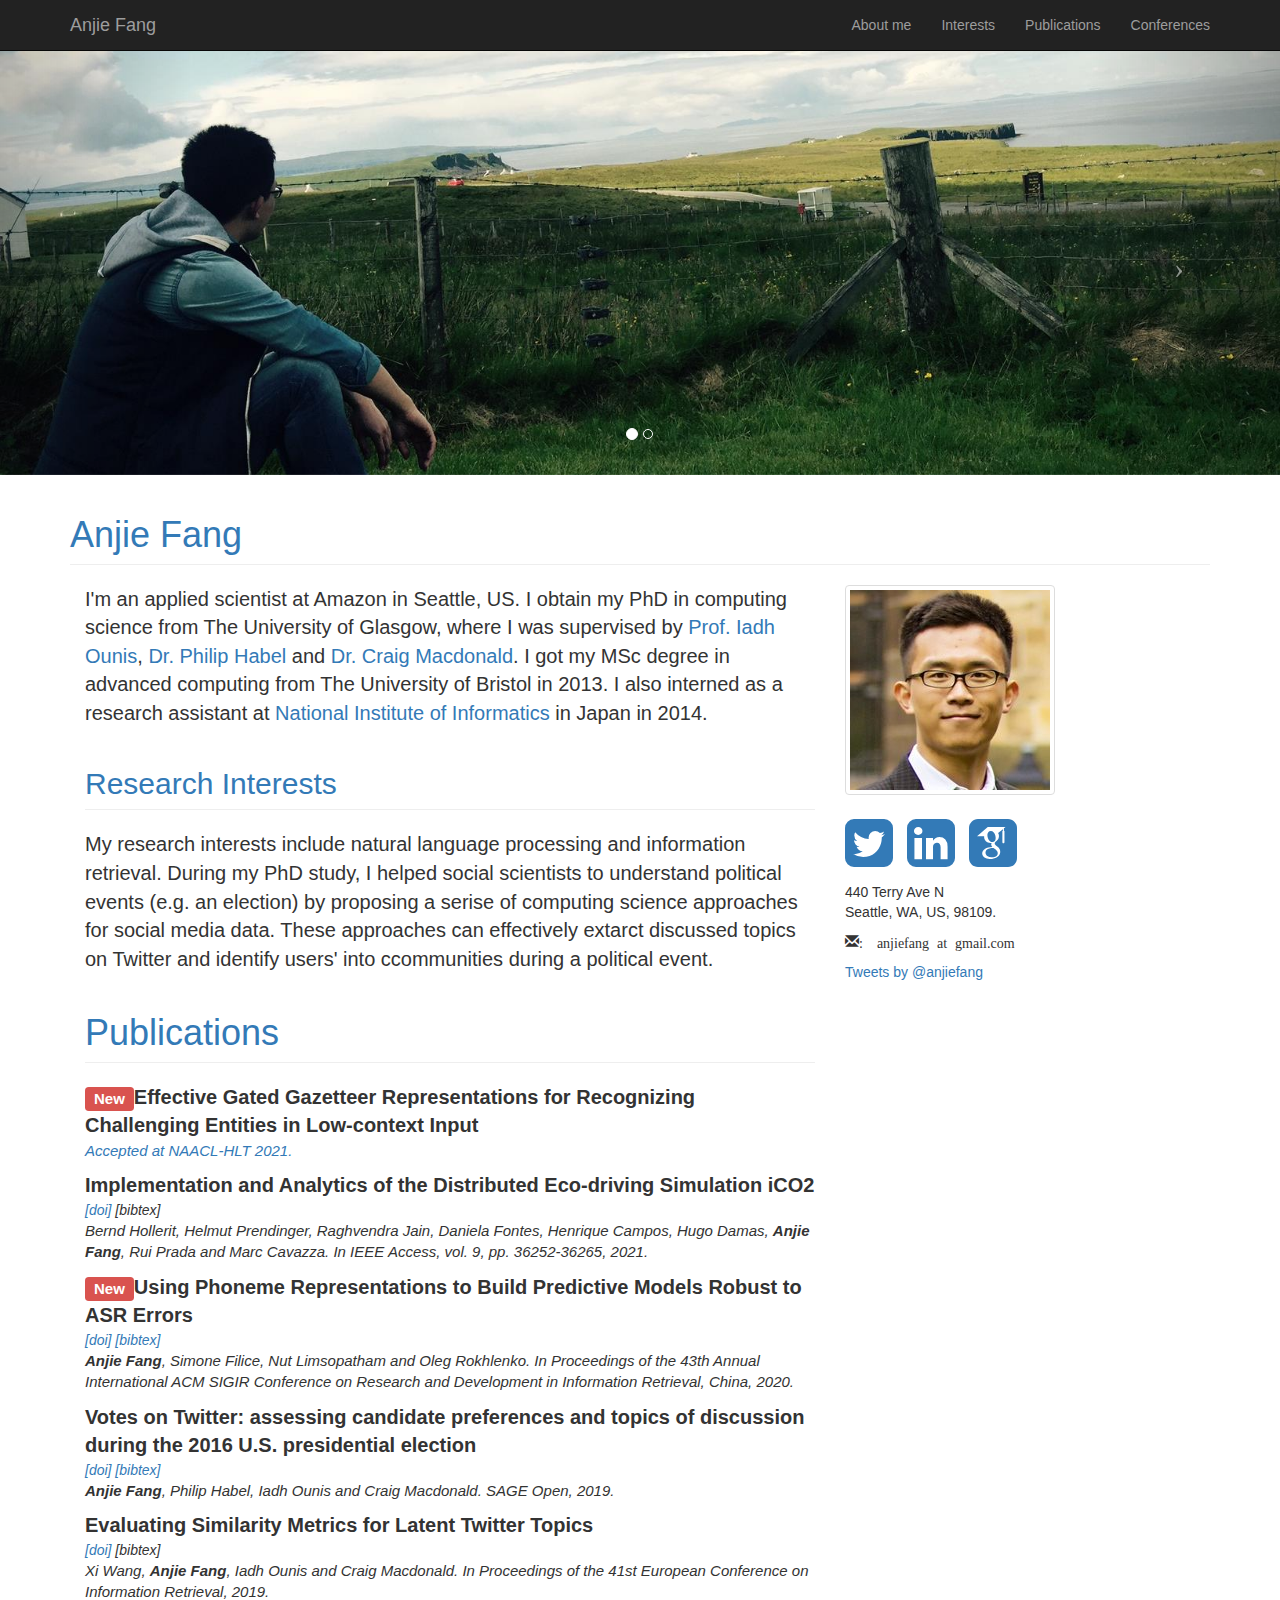
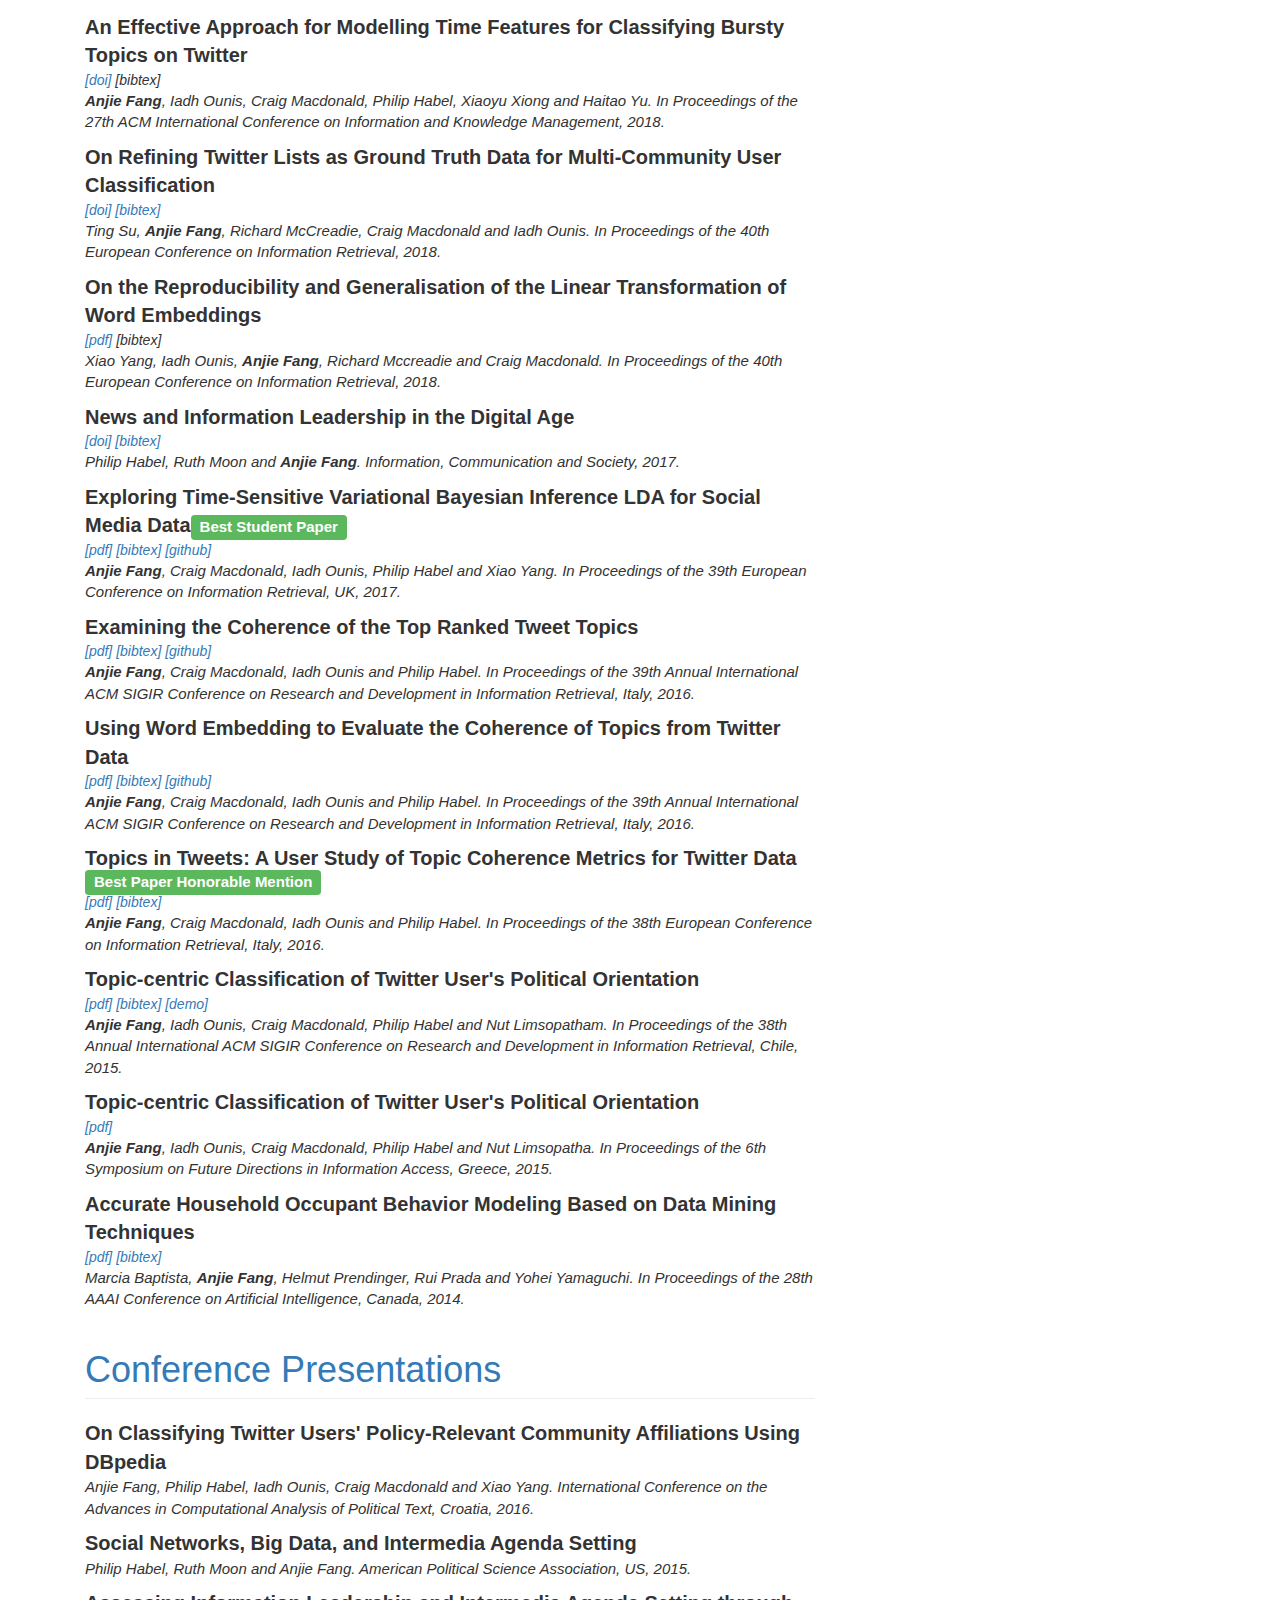
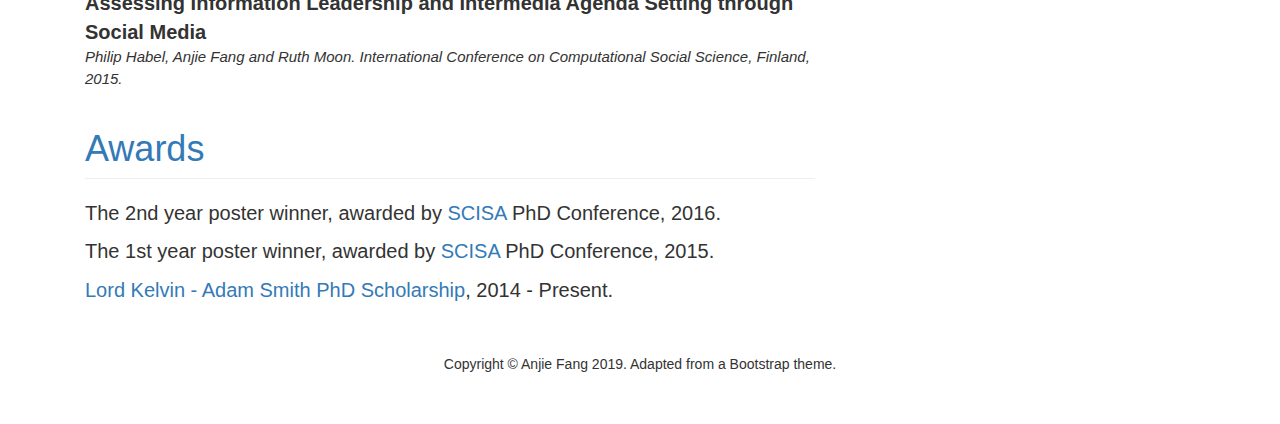
==== index.html @ 1ed5f66e "add ico2" ====
<!DOCTYPE html>
		<html lang="en">

		<head>
		<meta charset="utf-8">
		<meta http-equiv="X-UA-Compatible" content="IE=edge">
		<meta name="viewport" content="width=device-width, initial-scale=1">
		<meta name="keywords" value="anjie fang terrier glasgow univeristy topic modelling information retrieval ir machine learning amazon">

		<title>Anjie Fang - Applied Scientist at Amazon</title>

		<!-- Bootstrap Core CSS -->
		<link href="css/bootstrap.min.css" rel="stylesheet">

		<!-- Custom CSS -->
		<link href="css/modern-business.css" rel="stylesheet">

		<!-- Custom Fonts -->
		<link href="font-awesome/css/font-awesome.min.css" rel="stylesheet"
			type="text/css">


		<link href="css/mine.css" rel="stylesheet" type="text/css">

		<link rel="stylesheet" href="css/academicons.css"/>



		<script>
		  (function(i,s,o,g,r,a,m){i['GoogleAnalyticsObject']=r;i[r]=i[r]||function(){
		  (i[r].q=i[r].q||[]).push(arguments)},i[r].l=1*new Date();a=s.createElement(o),
		  m=s.getElementsByTagName(o)[0];a.async=1;a.src=g;m.parentNode.insertBefore(a,m)
		  })(window,document,'script','https://www.google-analytics.com/analytics.js','ga');

		  ga('create', 'UA-83679192-1', 'auto');
		  ga('send', 'pageview');
		</script>


		</head>

		<body>

			<!-- Navigation -->
			<nav class="navbar navbar-inverse navbar-fixed-top" role="navigation">
				<div class="container">
					<!-- Brand and toggle get grouped for better mobile display -->
					<div class="navbar-header">
						<button type="button" class="navbar-toggle" data-toggle="collapse"
							data-target="#bs-example-navbar-collapse-1">
							<span class="sr-only">Toggle navigation</span> <span
								class="icon-bar"></span> <span class="icon-bar"></span> <span
								class="icon-bar"></span>
						</button>
						<a href="index.html" class="navbar-brand"> Anjie Fang </a>
					</div>
					<!-- Collect the nav links, forms, and other content for toggling -->
					<div class="collapse navbar-collapse"
						id="bs-example-navbar-collapse-1">
						<ul class="nav navbar-nav navbar-right">
							<li><a href="#aboutme">About me</a></li>
							<li><a href="#interests">Interests</a></li>
							<li><a href="#pub">Publications</a></li>
							<li><a href="#conf">Conferences</a></li>
						</ul>
					</div>
					<!-- /.navbar-collapse -->
				</div>
				<!-- /.container -->
			</nav>

			<!-- Header Carousel -->
			<header id="myCarousel" class="carousel slide">
				<!-- Indicators -->
				<ol class="carousel-indicators">
					<li data-target="#myCarousel" data-slide-to="0" class="active"></li>
					<li data-target="#myCarousel" data-slide-to="1"></li>
				</ol>

				<!-- Wrapper for slides -->
				<div class="carousel-inner">
					<div class="item active">
						<div class="fill"
							style="background-image: url(images/scotland1.jpg);"></div>
					</div>
					<div class="item">
						<div class="fill" style="background-image: url(images/basket1.JPG);"></div>
					</div>

					<!-- Controls -->
					<a class="left carousel-control" href="#myCarousel" data-slide="prev">
						<span class="icon-prev"></span>
					</a> <a class="right carousel-control" href="#myCarousel"
						data-slide="next"> <span class="icon-next"></span>
					</a>
			</header>

			<!-- Page Content -->
			<div class="container">

				<!-- Marketing Icons Section -->
				<div class="row">

					<div class="col-lg-12">
						<h1 class="page-header">
							<a name="aboutme">Anjie Fang</a>
						</h1>
						<div class="col-md-8">

							<div class="newPanel">
								I'm an applied scientist at Amazon in Seattle, US. I obtain my PhD in computing science from The University of Glasgow, where I was supervised by <a href="http://www.dcs.gla.ac.uk/~ounis/">Prof.
									Iadh Ounis</a>, <a
									href="https://scholar.google.co.uk/citations?user=6CZpT74AAAAJ&hl=en">Dr.
									Philip Habel</a> and <a href="http://www.dcs.gla.ac.uk/~craigm/">Dr.
									Craig Macdonald</a>. I got my MSc degree in advanced computing from
								The University of Bristol in 2013. I also interned as a research assistant at <a
									href="http://www.nii.ac.jp/">National Institute of Informatics</a> in Japan in 2014.
							</div>

							<h2 class="page-header">
								<a name="interests">Research Interests</a>
							</h2>
							<div class="newPanel">My research interests include natural language processing and information retrieval. During my PhD study, I helped social scientists to understand political events (e.g. an election) by proposing a serise of computing science approaches for social media data. These approaches can effectively extarct discussed topics on Twitter and identify users' into ccommunities during a political event. </div>

							<div>
								<h1 class="page-header">
									<a name="pub">Publications</a>
								</h1>
								<div>

									<p>
										<span class="label label-danger myLable">New</span><span class="pub_title">Effective Gated Gazetteer Representations for Recognizing Challenging Entities in Low-context Input</span><br>
										<!-- <span
											class="pub_pdf_bib"> <a href="https://doi.org/10.1145/3397271.3401050">[doi]</a>
											<a href="papers/fang_sigir_2020_phoneme.bib">[bibtex]</a>
										</span><br> -->
										<span class="pub_author"> <a href="https://2021.naacl.org/">Accepted at NAACL-HLT 2021.</a></span>
									</p>

									<p>
										<span class="pub_title">Implementation and Analytics of the Distributed Eco-driving Simulation iCO2</span><br>
										<span
											class="pub_pdf_bib"> <a href="https://ieeexplore.ieee.org/document/9363876">[doi]</a> [bibtex] 
										</span><br>
										<span class="pub_author"> Bernd Hollerit, Helmut Prendinger, Raghvendra Jain, Daniela Fontes, Henrique Campos, Hugo Damas, <b>Anjie Fang</b>, Rui Prada and Marc Cavazza. In IEEE Access, vol. 9, pp. 36252-36265, 2021.</span>
									</p>


									<p>
										<span class="label label-danger myLable">New</span><span class="pub_title">Using Phoneme Representations to Build Predictive Models Robust to ASR Errors</span><br>
										<span
											class="pub_pdf_bib"> <a href="https://doi.org/10.1145/3397271.3401050">[doi]</a>
											<a href="papers/fang_sigir_2020_phoneme.bib">[bibtex]</a>
										</span><br>
										<span class="pub_author"> <b>Anjie Fang</b>, Simone Filice, Nut Limsopatham and Oleg Rokhlenko. In Proceedings of the 43th Annual International ACM SIGIR Conference on Research and Development in Information Retrieval, China, 2020.</span>
									</p>

									<p>
										<!-- <span class="label label-danger myLable">New</span> -->
										<!-- <span class="label label-danger myLable">NEW</span> --><span class="pub_title">Votes on Twitter: assessing candidate preferences and topics of discussion during the 2016 U.S. presidential election</span><br>
										<span
											class="pub_pdf_bib"> <a href="https://doi.org/10.1177/2158244018791653">[doi]</a>
											<a href="papers/fang2018election.bib">[bibtex]</a>
										</span><br>
										<span class="pub_author"> <b>Anjie Fang</b>, Philip Habel, Iadh Ounis and Craig Macdonald. SAGE Open, 2019.</span>
									</p>

									<p>
										<!-- <span class="label label-danger myLable">New</span> -->
										<!-- <span class="label label-danger myLable">NEW</span> --><span class="pub_title">Evaluating Similarity Metrics for Latent Twitter Topics</span><br>
										<span
											class="pub_pdf_bib"> <a href="http://dx.doi.org/10.1007/978-3-030-15712-8_54">[doi]</a>
											[bibtex]
										</span><br>
										<span class="pub_author"> Xi Wang, <b>Anjie Fang</b>, Iadh Ounis and Craig Macdonald. In Proceedings of the
											41st European Conference on Information Retrieval, 2019.</span>
									</p>



									<p>
										<!-- <span class="label label-danger myLable">New</span> -->
										<!-- <span class="label label-danger myLable">NEW</span> --><span class="pub_title">An Effective Approach for Modelling Time Features for Classifying Bursty Topics on Twitter</span><br>
										<span
											class="pub_pdf_bib"><a href="https://doi.org/10.1145/3269206.3269253">[doi]</a>
											[bibtex]
										</span><br>
										<span class="pub_author"> <b>Anjie Fang</b>, Iadh Ounis, Craig Macdonald, Philip Habel, Xiaoyu Xiong and Haitao Yu. In Proceedings of the
											 27th ACM International Conference on Information and Knowledge Management, 2018.</span>
									</p>

									<p>
										<!-- <span class="label label-danger myLable">New</span> -->
										<!-- <span class="label label-danger myLable">NEW</span> --><span class="pub_title">On Refining Twitter Lists as Ground Truth Data for Multi-Community User Classification</span><br>
										<span
											class="pub_pdf_bib"><a href="http://dx.doi.org/10.1007/978-3-319-76941-7_74">[doi]</a>
											<a href="papers/ting2018ecir.bib">[bibtex]</a>
										</span><br>
										<span class="pub_author"> Ting Su, <b>Anjie Fang</b>, Richard McCreadie, Craig Macdonald and Iadh Ounis. In Proceedings of the
											40th European Conference on Information Retrieval, 2018.</span>
									</p>


									<p>
										<!-- <span class="label label-danger myLable">New</span> -->
										<!-- <span class="label label-danger myLable">NEW</span> --><span class="pub_title">On the Reproducibility and Generalisation of the Linear Transformation of Word Embeddings</span><br>
										<span
											class="pub_pdf_bib"><a href="http://dx.doi.org/10.1007/978-3-319-76941-7_20">[pdf]</a> [bibtex]
										</span><br>
										<span class="pub_author"> Xiao Yang, Iadh Ounis, <b>Anjie Fang</b>, Richard Mccreadie and Craig Macdonald. In Proceedings of the 40th European Conference on Information Retrieval, 2018.</span>
									</p>

								


									<p>
										<!-- <span class="label label-danger myLable">New</span> -->
										<span class="pub_title">News and Information Leadership in the Digital Age</span><br>
										<span
											class="pub_pdf_bib"> <a href="http://dx.doi.org/10.1080/1369118X.2017.1346136">[doi]</a> </a>
											<a href="papers/habel2017newsInfo.bib">[bibtex]</a> 
										</span><br>
										<span class="pub_author">Philip Habel, Ruth Moon and <b>Anjie Fang</b>. Information, Communication and Society, 2017. </span>
									</p>

									<p>
										<!-- <span class="label label-danger myLable">New</span> -->
										<span class="pub_title">Exploring Time-Sensitive Variational Bayesian Inference LDA for Social Media Data</span><span class="label label-success myLable">Best Student Paper</span><br>
										<span
											class="pub_pdf_bib"> <a href="papers/fang2017timevb.pdf">[pdf]</a>
											<a href="papers/fang2017timevb.bib">[bibtex]</a> <a href="https://github.com/anjiefang/time_sensitive_tm">[github]</a>
										</span><br>
										<span class="pub_author"><b>Anjie Fang</b>, Craig
											Macdonald, Iadh Ounis, Philip Habel and Xiao Yang. In Proceedings of the
											39th European Conference on Information Retrieval, UK, 2017.</span>
									</p>

									<!-- <p>
										<span class="pub_title">On Classifying Twitter Users' Policy-Relevant Community Affiliations Using DBpedia</span> <br>
										<span
											class="pub_pdf_bib"> <a href="papers/fang_poltext_2016_classifying.pdf">[pdf]</a>
											<a href="papers/fang_poltext_2016_classifying.bib">[bibtex]</a>
										</span><br>
										<span class="pub_author">Anjie Fang, Philip Habel, Iadh Ounis, Craig Macdonald and Xiao Yang. International Conference on the Advances in Computational Analysis of Political Text,
											Croatia, 2016.</span>
									</p> -->

									<p>
										<!-- <span class="label label-danger myLable">New</span> -->
										<span class="pub_title">Examining the Coherence of the Top Ranked Tweet Topics</span><br>
										<span
											class="pub_pdf_bib"> <a href="papers/fang_sigir_2016_examine.pdf">[pdf]</a>
											<a href="papers/fang_sigir_2016_examine.bib">[bibtex]</a><a href="https://github.com/anjiefang/coherence_metrics"> [github]</a>
										</span><br>
										<span class="pub_author"><b>Anjie Fang</b>, Craig
											Macdonald, Iadh Ounis and Philip Habel. In
											Proceedings of the 39th Annual International ACM SIGIR
											Conference on Research and Development in Information
											Retrieval, Italy, 2016.</span>
									</p>

									<p>
										<!-- <span class="label label-danger myLable">New</span> -->
										<span class="pub_title">Using Word Embedding to Evaluate the Coherence of Topics from Twitter Data</span><br>
										<span
											class="pub_pdf_bib"> <a href="papers/fang_sigir_2016_we.pdf">[pdf]</a>
											<a href="papers/fang_sigir_2016_we.bib">[bibtex]</a><a href="https://github.com/anjiefang/coherence_metrics"> [github]</a>
										</span><br>
										<span class="pub_author"><b>Anjie Fang</b>, Craig
											Macdonald, Iadh Ounis and Philip Habel. In
											Proceedings of the 39th Annual International ACM SIGIR
											Conference on Research and Development in Information
											Retrieval, Italy, 2016.</span>
									</p>


									<p>
										<span class="pub_title">Topics in Tweets: A User Study of
											Topic Coherence Metrics for Twitter Data</span> <span class="label label-success myLable">Best Paper Honorable Mention</span><br> <span
											class="pub_pdf_bib"> <a href="papers/fang2016ecir.pdf">[pdf]</a>
											<a href="papers/fang2016ecir.bib">[bibtex]</a>
										</span><br> <span class="pub_author"><b>Anjie Fang</b>, Craig
											Macdonald, Iadh Ounis and Philip Habel. In Proceedings of the
											38th European Conference on Information Retrieval, Italy, 2016.</span>
									</p>

									<p>
										<span class="pub_title">Topic-centric Classification of
											Twitter User's Political Orientation</span> <br> <span
											class="pub_pdf_bib"> <a href="papers/fang2015sigir.pdf">[pdf]</a>
											<a href="papers/fang2015sigir.bib">[bibtex]</a>
											<a href="http://demos.terrier.org/Twitter-VICS/indyref">[demo]</a>
										</span><br> <span class="pub_author"><b>Anjie Fang</b>, Iadh
											Ounis, Craig Macdonald, Philip Habel and Nut Limsopatham. In
											Proceedings of the 38th Annual International ACM SIGIR
											Conference on Research and Development in Information
											Retrieval, Chile, 2015.</span>
									</p>

									<p>
										<span class="pub_title">Topic-centric Classification of
											Twitter User's Political Orientation</span> <br> <span
											class="pub_pdf_bib"> <a href="papers/fang2015fdia.pdf">[pdf]</a>
										</span><br> <span class="pub_author"><b>Anjie Fang</b>, Iadh
											Ounis, Craig Macdonald, Philip Habel and Nut Limsopatha. In
											Proceedings of the 6th Symposium on Future Directions in
											Information Access, Greece, 2015.</span>
									</p>

									<p>
										<span class="pub_title">Accurate Household Occupant
											Behavior Modeling Based on Data Mining Techniques</span> <br> <span
											class="pub_pdf_bib"> <a href="papers/marcia2014aaai.pdf">[pdf]</a>
											<a href="papers/marcia2014aaai.bib">[bibtex]</a>
										</span><br> <span class="pub_author">Marcia Baptista, <b>Anjie
											Fang</b>, Helmut Prendinger, Rui Prada and Yohei Yamaguchi. In
											Proceedings of the 28th AAAI Conference on Artificial
											Intelligence, Canada, 2014.</span>
									</p>

								</div>
							</div>

							<div>
								<h1 class="page-header">
									<a name=conf>Conference Presentations</a>
								</h1>
								<div>

									<p>
										<span class="pub_title">On Classifying Twitter Users' Policy-Relevant Community Affiliations Using DBpedia</span> <br> <span class="pub_author">Anjie Fang, Philip Habel, Iadh Ounis, Craig Macdonald and Xiao Yang. International Conference on the Advances in Computational Analysis of Political Text,
											Croatia, 2016.</span>
									</p>

									<p>
										<span class="pub_title">Social Networks, Big Data, and
											Intermedia Agenda Setting</span> <br> <span class="pub_author">Philip
											Habel, Ruth Moon and Anjie Fang. American Political Science Association,
											US, 2015.</span>
									</p>

									<p>
										<span class="pub_title">Assessing Information Leadership and Intermedia Agenda Setting through Social Media</span> <br> <span
											class="pub_author">Philip Habel, Anjie Fang and Ruth
											Moon. International Conference on Computational Social Science,
											Finland, 2015.</span>
									</p>


								</div>
							</div>


							<div>
								<h1 class="page-header">
									<a name="awards">Awards</a>
								</h1>
								<div>

									<P>
										<span class="newPanel"> The 2nd year poster winner,
											awarded by <a href="http://www.sicsa.ac.uk/">SCISA</a> PhD
											Conference, 2016.
										</span>
									</P>

									<P>
										<span class="newPanel"> The 1st year poster winner,
											awarded by <a href="http://www.sicsa.ac.uk/">SCISA</a> PhD
											Conference, 2015.
										</span>
									</P>

									<P>
										<span class="newPanel"><a href="https://www.gla.ac.uk/research/ourresearchenvironment/prs/kelvinsmith/">Lord Kelvin - Adam Smith PhD
											Scholarship</a>, 2014 - Present.</span>
									</P>
									
								</div>
							</div>
						</div>


						<div class="col-md-4">
							<img src="images/me2.jpg" class="img-thumbnail">
							<br>
							<br>
							<ul class="list-unstyled list-inline list-social-icons">
								<li><a href="https://twitter.com/anjiefang"><i
										class="fa fa-twitter-square fa-4x"></i></a></li>
								<!-- <li><a href="https://en-gb.facebook.com/anjiefang"><i
										class="fa fa-facebook-square fa-4x"></i></a></li> -->
								<li><a href="https://uk.linkedin.com/in/anjiefang"><i
										class="fa fa-linkedin-square fa-4x"></i></a></li>
								<li><a href="https://scholar.google.co.uk/citations?user=F_C-rcAAAAAJ&hl=en"><i class="ai ai-google-scholar-square ai-4x"></i></a></li>
							</ul>

							<p>
								440 Terry Ave N <br> Seattle, WA, US, 98109.
							</p>
							<p>
								<!-- <span class="glyphicon glyphicon-envelope" aria-hidden="true">: <a
									href="mailto:a.fang.1@research.gla.ac.uk">a.fang.1@research.gla.ac.uk</a></span> -->
								<span class="glyphicon glyphicon-envelope" aria-hidden="true">: anjiefang&ensp;at&ensp;gmail.com</span>	
							</p>
<!-- 
							<p>
								<span class="glyphicon glyphicon-phone-alt" aria-hidden="true">: 01413306292</span>
							</p> -->

							<a class="twitter-timeline" href="https://twitter.com/anjiefang"
								data-widget-id="703243305669283840">Tweets by @anjiefang</a>
							<script>
								!function(d, s, id) {
									var js, fjs = d.getElementsByTagName(s)[0], p = /^http:/
											.test(d.location) ? 'http' : 'https';
									if (!d.getElementById(id)) {
										js = d.createElement(s);
										js.id = id;
										js.src = p
												+ "://platform.twitter.com/widgets.js";
										fjs.parentNode.insertBefore(js, fjs);
									}
								}(document, "script", "twitter-wjs");
							</script>
						</div>
					</div>

					<!-- Footer -->
					<footer>
						<div class="row">
							<div class="col-lg-12" style="text-align: center;">
								<br>
								<br> Copyright &copy; Anjie Fang 2019. Adapted from a Bootstrap theme.
							</div>
						</div>
					</footer>

				</div>
				<!-- /.container -->

				<!-- jQuery -->
				<script src="js/jquery.js"></script>

				<!-- Bootstrap Core JavaScript -->
				<script src="js/bootstrap.min.js"></script>

				<!-- Script to Activate the Carousel -->
				<script>
					$('.carousel').carousel({
						interval : 5000
					//changes the speed
					})
				</script>
		</body>

		</html>
---- css/modern-business.css ----
/*!
 * Start Bootstrap - Modern Business HTML Template (http://startbootstrap.com)
 * Code licensed under the Apache License v2.0.
 * For details, see http://www.apache.org/licenses/LICENSE-2.0.
 */

/* Global Styles */

html,
body {
    height: 100%;
}

body {
    padding-top: 50px; /* Required padding for .navbar-fixed-top. Remove if using .navbar-static-top. Change if height of navigation changes. */
}

.img-portfolio {
    margin-bottom: 30px;
}

.img-hover:hover {
    opacity: 0.8;
}

/* Home Page Carousel */

header.carousel {
    height: 50%;
}

header.carousel .item,
header.carousel .item.active,
header.carousel .carousel-inner {
    height: 100%;
}

header.carousel .fill {
    width: 100%;
    height: 100%;
    background-position: center;
    background-size: cover;
}

/* 404 Page Styles */

.error-404 {
    font-size: 100px;
}

/* Pricing Page Styles */

.price {
    display: block;
    font-size: 50px;
    line-height: 50px;
}

.price sup {
    top: -20px;
    left: 2px;
    font-size: 20px;
}

.period {
    display: block;
    font-style: italic;
}

/* Footer Styles */

footer {
    margin: 50px 0;
}

/* Responsive Styles */

@media(max-width:991px) {
    .customer-img,
    .img-related {
        margin-bottom: 30px;
    }
}

@media(max-width:767px) {
    .img-portfolio {
        margin-bottom: 15px;
    }

    header.carousel .carousel {
        height: 70%;
    }
}
---- css/mine.css ----
.newPanel {
	font-size:20px;
}

.pub_title{
	font-size:20px;
	font-weight: bold;
}

.myLable{
	font-size:15px;
}

.pub_pdf_bib{
	font-style: italic;
}

.pub_author{
	font-size:15px;
	font-style: italic;
}
---- css/academicons.css ----
/*
 *  Academicons 1.6.0 by James Walsh - https://github.com/jpswalsh
 *  Fonts generated using the IcoMoon app - http://icomoon.io/app
 *  Square icons designed to be used alongside Font Awesome square icons - https://fortawesome.github.io/Font-Awesome/
 *  Licenses - Font: SIL OFL 1.1, CSS: MIT License
 */
@font-face {
    font-family: 'Academicons';
    src:url('../fonts/academicons.eot?v=1.7.0');
    src:url('../fonts/academicons.eot?v=1.7.0') format('embedded-opentype'),
        url('../fonts/academicons.ttf?v=1.7.0') format('truetype'),
        url('../fonts/academicons.woff?v=1.7.0') format('woff'),
        url('../fonts/academicons.svg?v=1.7.0#academicons') format('svg');
    font-weight: normal;
    font-style: normal;
}
.ai {
	display:inline-block;
	font:normal normal normal 14px/1 Academicons;
	font-size:inherit;
	text-rendering:auto;
	-webkit-font-smoothing:antialiased;
	-moz-osx-font-smoothing:grayscale;
}
.ai-google-scholar:before {
    content: "\e900";
}
.ai-google-scholar-square:before {
    content: "\e901";
}
.ai-researchgate:before {
    content: "\e902";
}
.ai-researchgate-square:before {
    content: "\e903";
}
.ai-mendeley:before {
    content: "\e904";
}
.ai-mendeley-square:before {
    content: "\e905";
}
.ai-orcid:before {
    content: "\e906";
}
.ai-orcid-square:before {
    content: "\e907";
}
.ai-impactstory:before {
    content: "\e908";
}
.ai-impactstory-square:before {
    content: "\e909";
}
.ai-academia:before {
    content: "\e910";
}
.ai-academia-square:before {
    content: "\e911";
}
.ai-zotero:before {
    content: "\e912";
}
.ai-zotero-square:before {
    content: "\e913";
}
.ai-figshare:before {
    content: "\e914";
}
.ai-figshare-square:before {
    content: "\e915";
}
.ai-dryad:before {
    content: "\e916";
}
.ai-dryad-square:before {
    content: "\e917";
}
.ai-arxiv:before {
    content: "\e918";
}
.ai-arxiv-square:before {
    content: "\e919";
}
.ai-scirate:before {
    content: "\e920";
}
.ai-scirate-square:before {
    content: "\e921";
}
.ai-open-access:before {
    content: "\e922";
}
.ai-open-access-square:before {
    content: "\e923";
}
.ai-courser:before {
    content: "\e924";
}
.ai-courser-square:before {
    content: "\e925";
}
.ai-osf:before {
    content: "\e926";
}
.ai-osf-square:before {
    content: "\e927";
}
.ai-doi:before {
    content: "\e928";
}
.ai-doi-square:before {
    content: "\e929";
}
.ai-inspire:before {
    content: "\e930";
}
.ai-inspire-square:before {
    content: "\e931";
}
.ai-pubmed:before {
    content: "\e932";
}
.ai-pubmed-square:before {
    content: "\e933";
}
.ai-acclaim:before {
    content: "\e934";
}
.ai-acclaim-square:before {
    content: "\e935";
}
/*  Duplication of the FontAwesome style classes using 'ai' in place of 'fa'. */
.ai-lg {
  font-size: 1.33333333em;
  line-height: 0.75em;
  vertical-align: -15%;
}
.ai-2x {
  font-size: 2em;
}
.ai-3x {
  font-size: 3em;
}
.ai-4x {
  font-size: 4em;
}
.ai-5x {
  font-size: 5em;
}
.ai-fw {
  width: 1.28571429em;
  text-align: center;
}
.ai-ul {
  padding-left: 0;
  margin-left: 2.14285714em;
  list-style-type: none;
}
.ai-ul > li {
  position: relative;
}
.ai-li {
  position: absolute;
  left: -2.14285714em;
  width: 2.14285714em;
  top: 0.14285714em;
  text-align: center;
}
.ai-li.fa-lg {
  left: -1.85714286em;
}
.ai-border {
  padding: .2em .25em .15em;
  border: solid 0.08em #eeeeee;
  border-radius: .1em;
}
.ai-pull-left {
  float: left;
}
.ai-pull-right {
  float: right;
}
.ai.fa-pull-left {
  margin-right: .3em;
}
.ai.fa-pull-right {
  margin-left: .3em;
}
/*  
 *  Repeat of the FontAwesome style classes to prevent override if academicons.css
 *  is called after font-awesome.css.
 */
.fa-lg {
  font-size: 1.33333333em;
  line-height: 0.75em;
  vertical-align: -15%;
}
.fa-2x {
  font-size: 2em;
}
.fa-3x {
  font-size: 3em;
}
.fa-4x {
  font-size: 4em;
}
.fa-5x {
  font-size: 5em;
}
.fa-fw {
  width: 1.28571429em;
  text-align: center;
}
.fa-ul {
  padding-left: 0;
  margin-left: 2.14285714em;
  list-style-type: none;
}
.fa-ul > li {
  position: relative;
}
.fa-li {
  position: absolute;
  left: -2.14285714em;
  width: 2.14285714em;
  top: 0.14285714em;
  text-align: center;
}
.fa-li.fa-lg {
  left: -1.85714286em;
}
.fa-border {
  padding: .2em .25em .15em;
  border: solid 0.08em #eeeeee;
  border-radius: .1em;
}
.fa-pull-left {
  float: left;
}
.fa-pull-right {
  float: right;
}
.fa.fa-pull-left {
  margin-right: .3em;
}
.fa.fa-pull-right {
  margin-left: .3em;
}
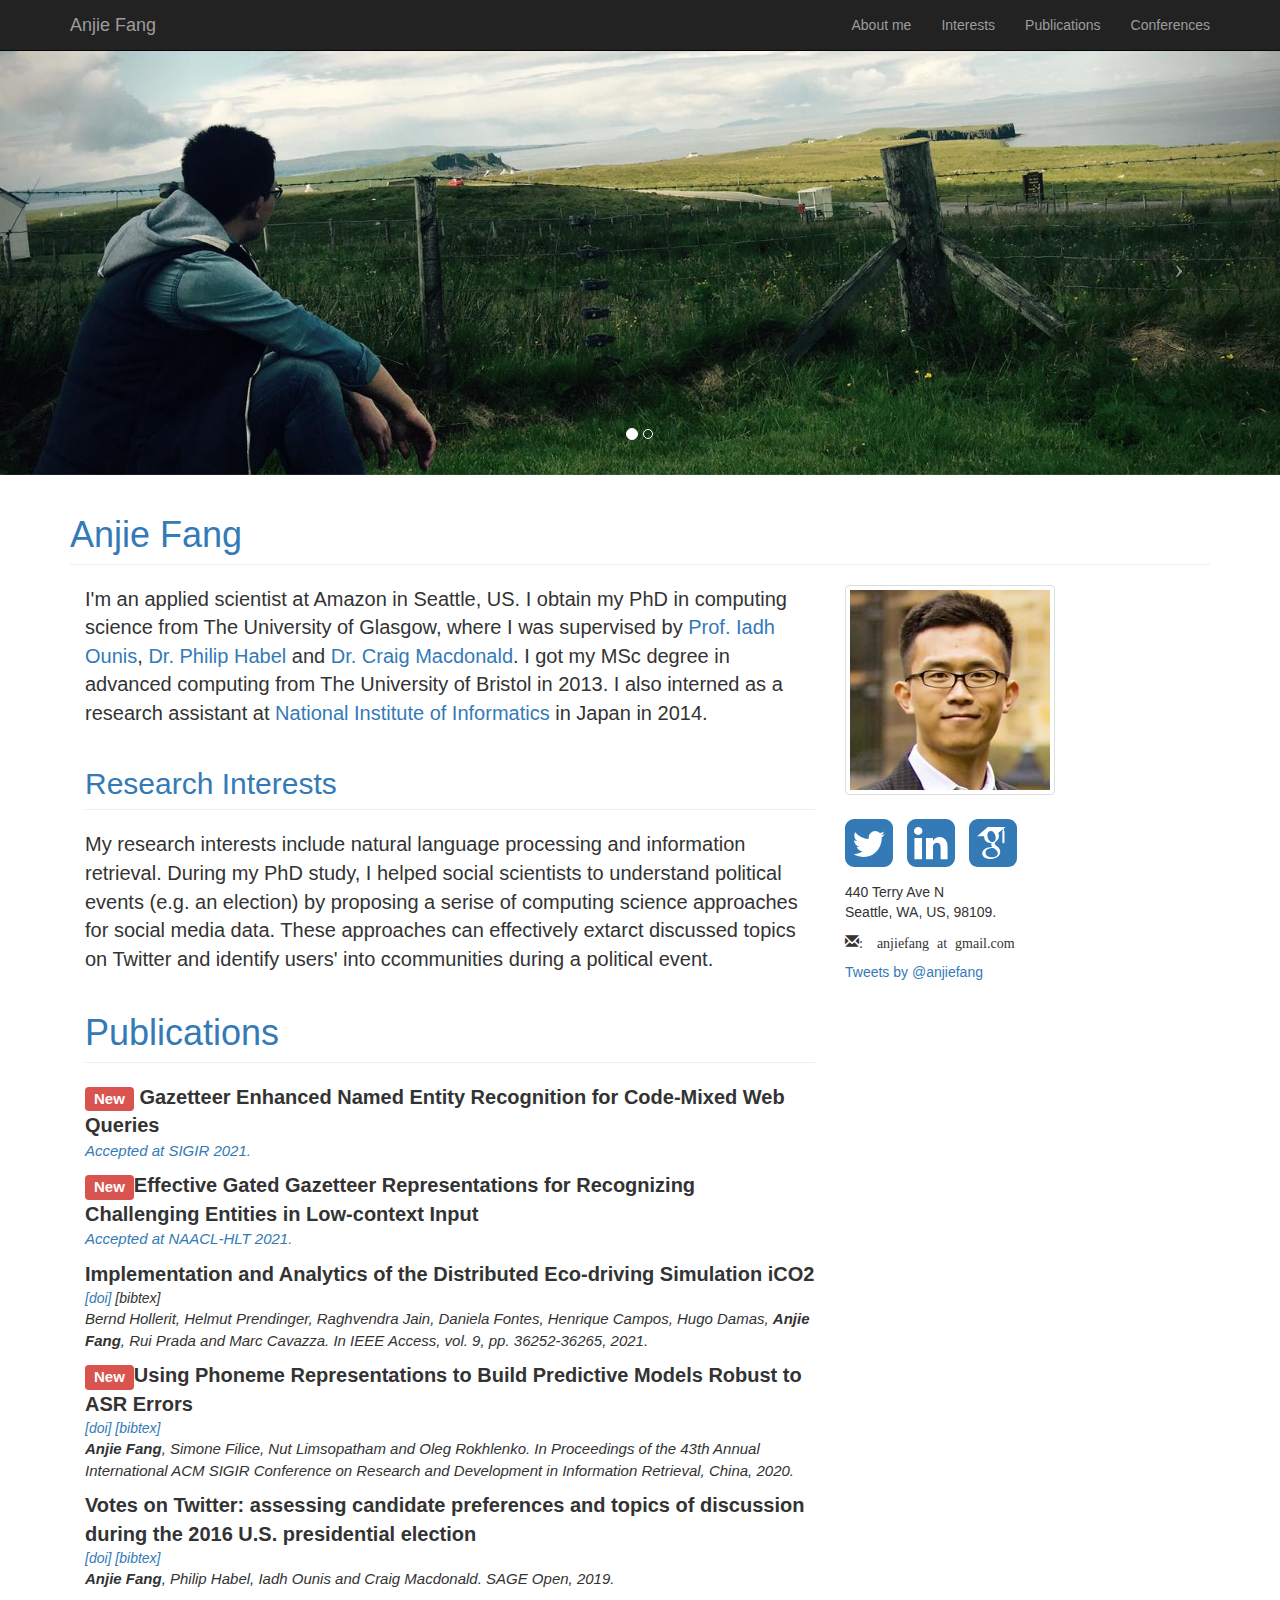
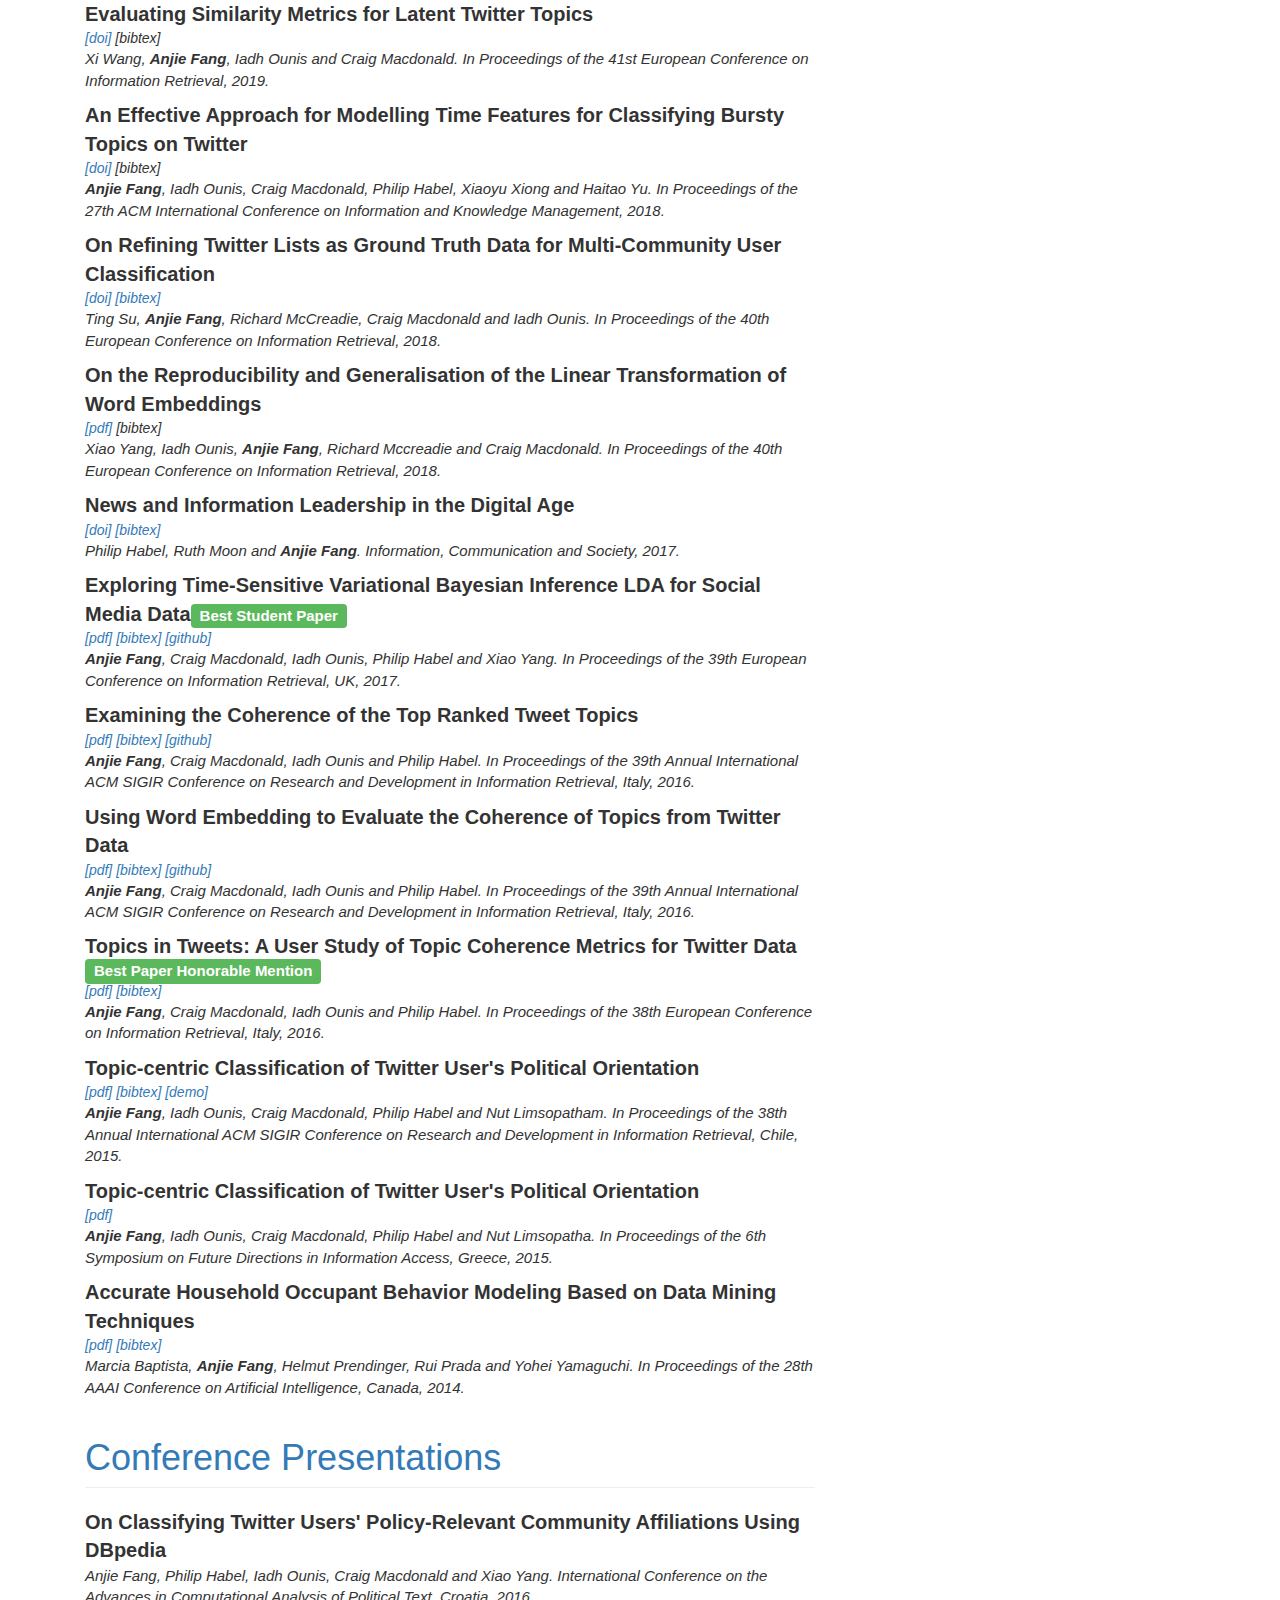
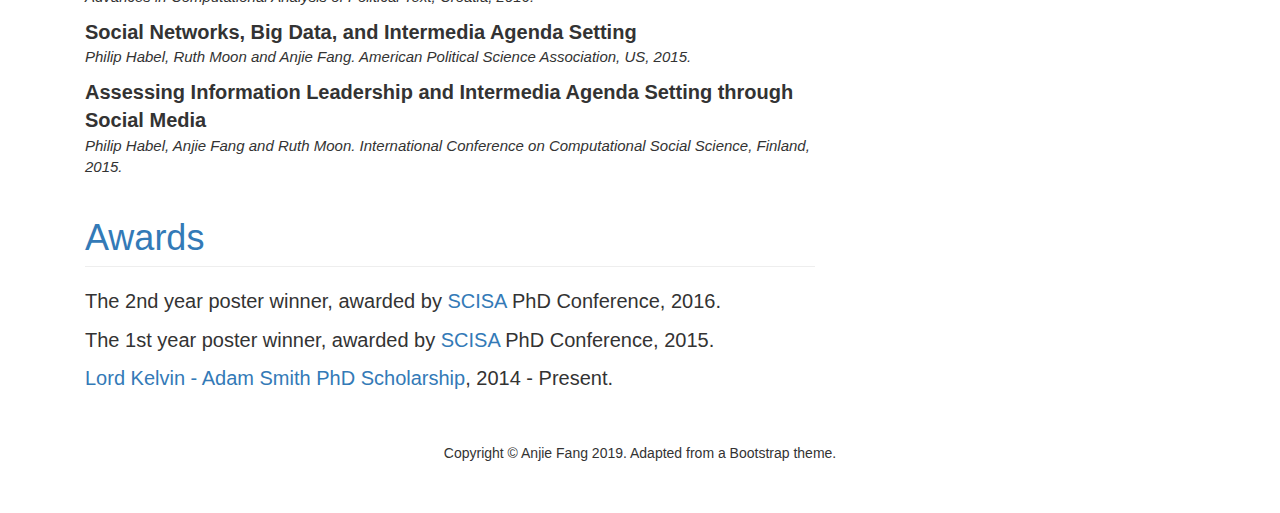
==== commit ab89c1a6: "add gaz sigir" ====
--- a/index.html
+++ b/index.html
@@ -129,6 +129,15 @@
 								<div>
 
 									<p>
+										<span class="label label-danger myLable">New</span><span class="pub_title">	Gazetteer Enhanced Named Entity Recognition for Code-Mixed Web Queries</span><br>
+										<!-- <span
+											class="pub_pdf_bib"> <a href="https://doi.org/10.1145/3397271.3401050">[doi]</a>
+											<a href="papers/fang_sigir_2020_phoneme.bib">[bibtex]</a>
+										</span><br> -->
+										<span class="pub_author"> <a href="https://sigir.org/sigir2021/">Accepted at SIGIR 2021.</a></span>
+									</p>
+
+									<p>
 										<span class="label label-danger myLable">New</span><span class="pub_title">Effective Gated Gazetteer Representations for Recognizing Challenging Entities in Low-context Input</span><br>
 										<!-- <span
 											class="pub_pdf_bib"> <a href="https://doi.org/10.1145/3397271.3401050">[doi]</a>
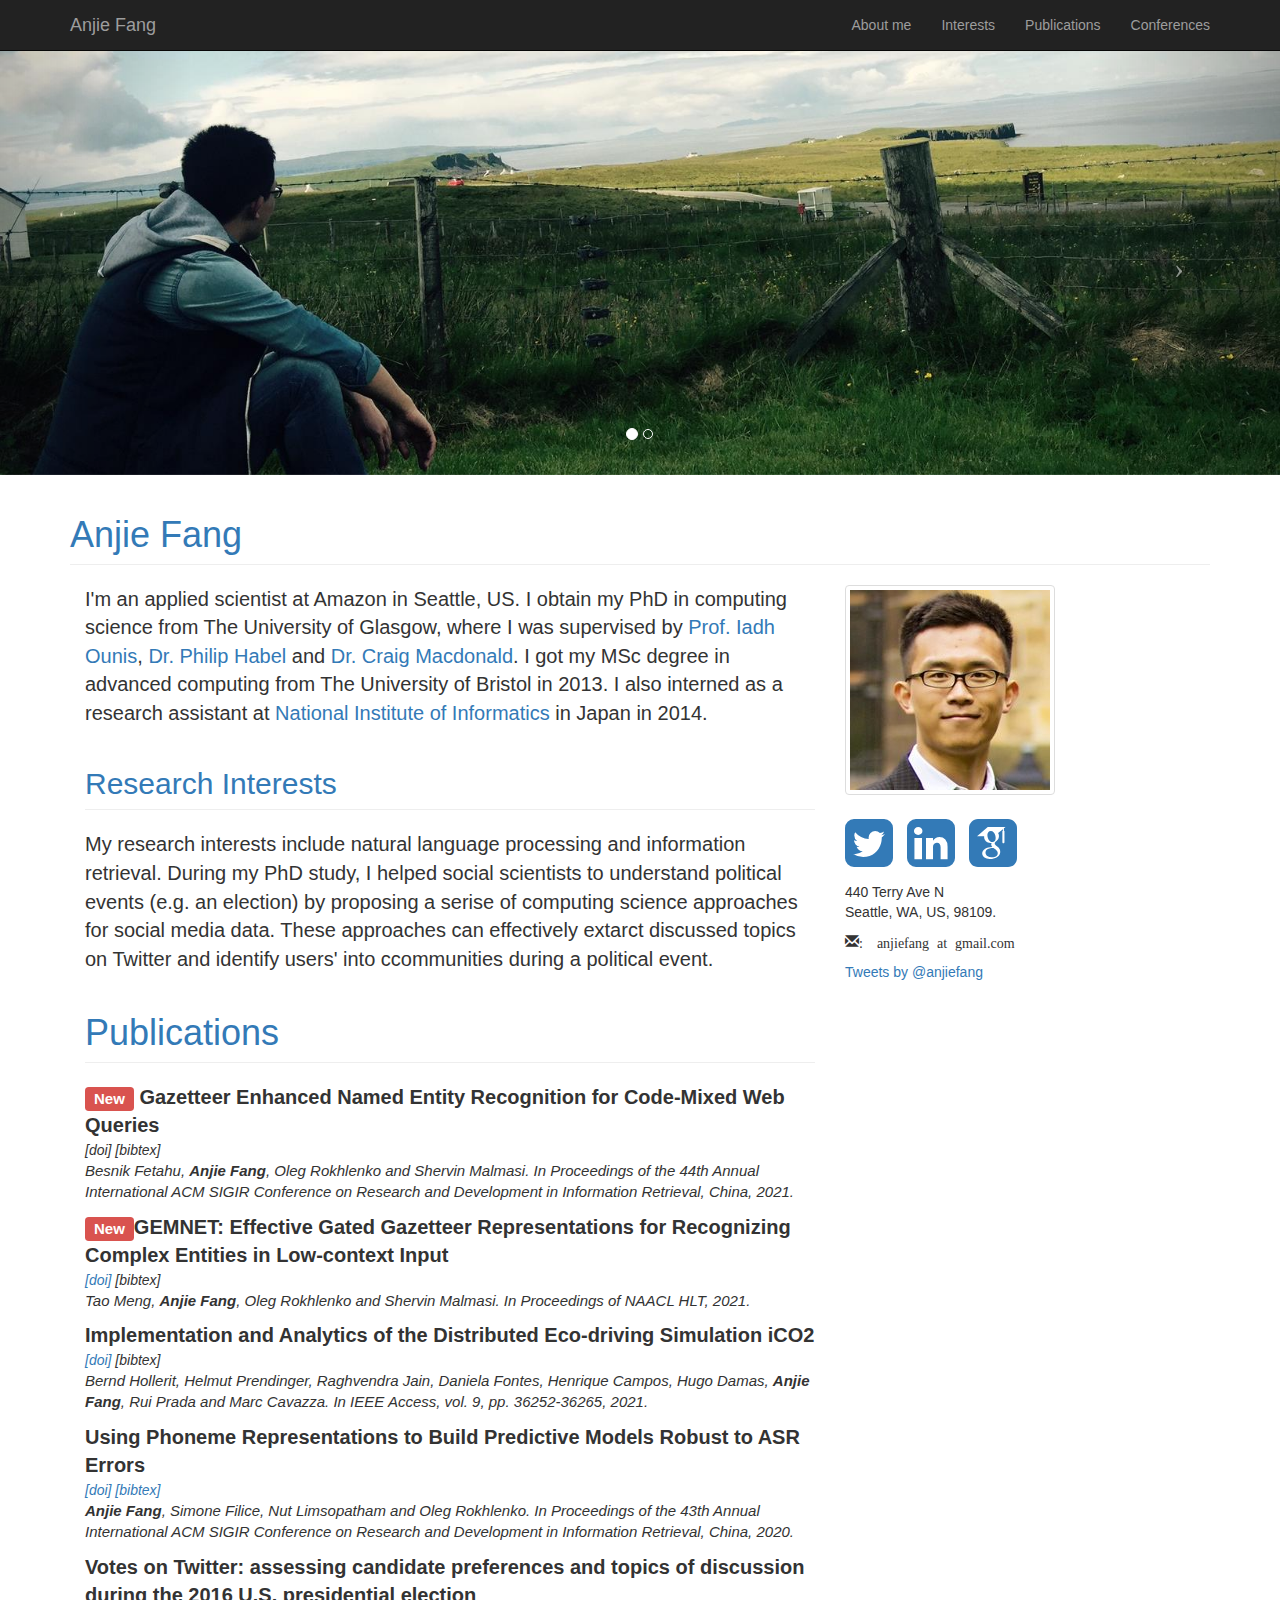
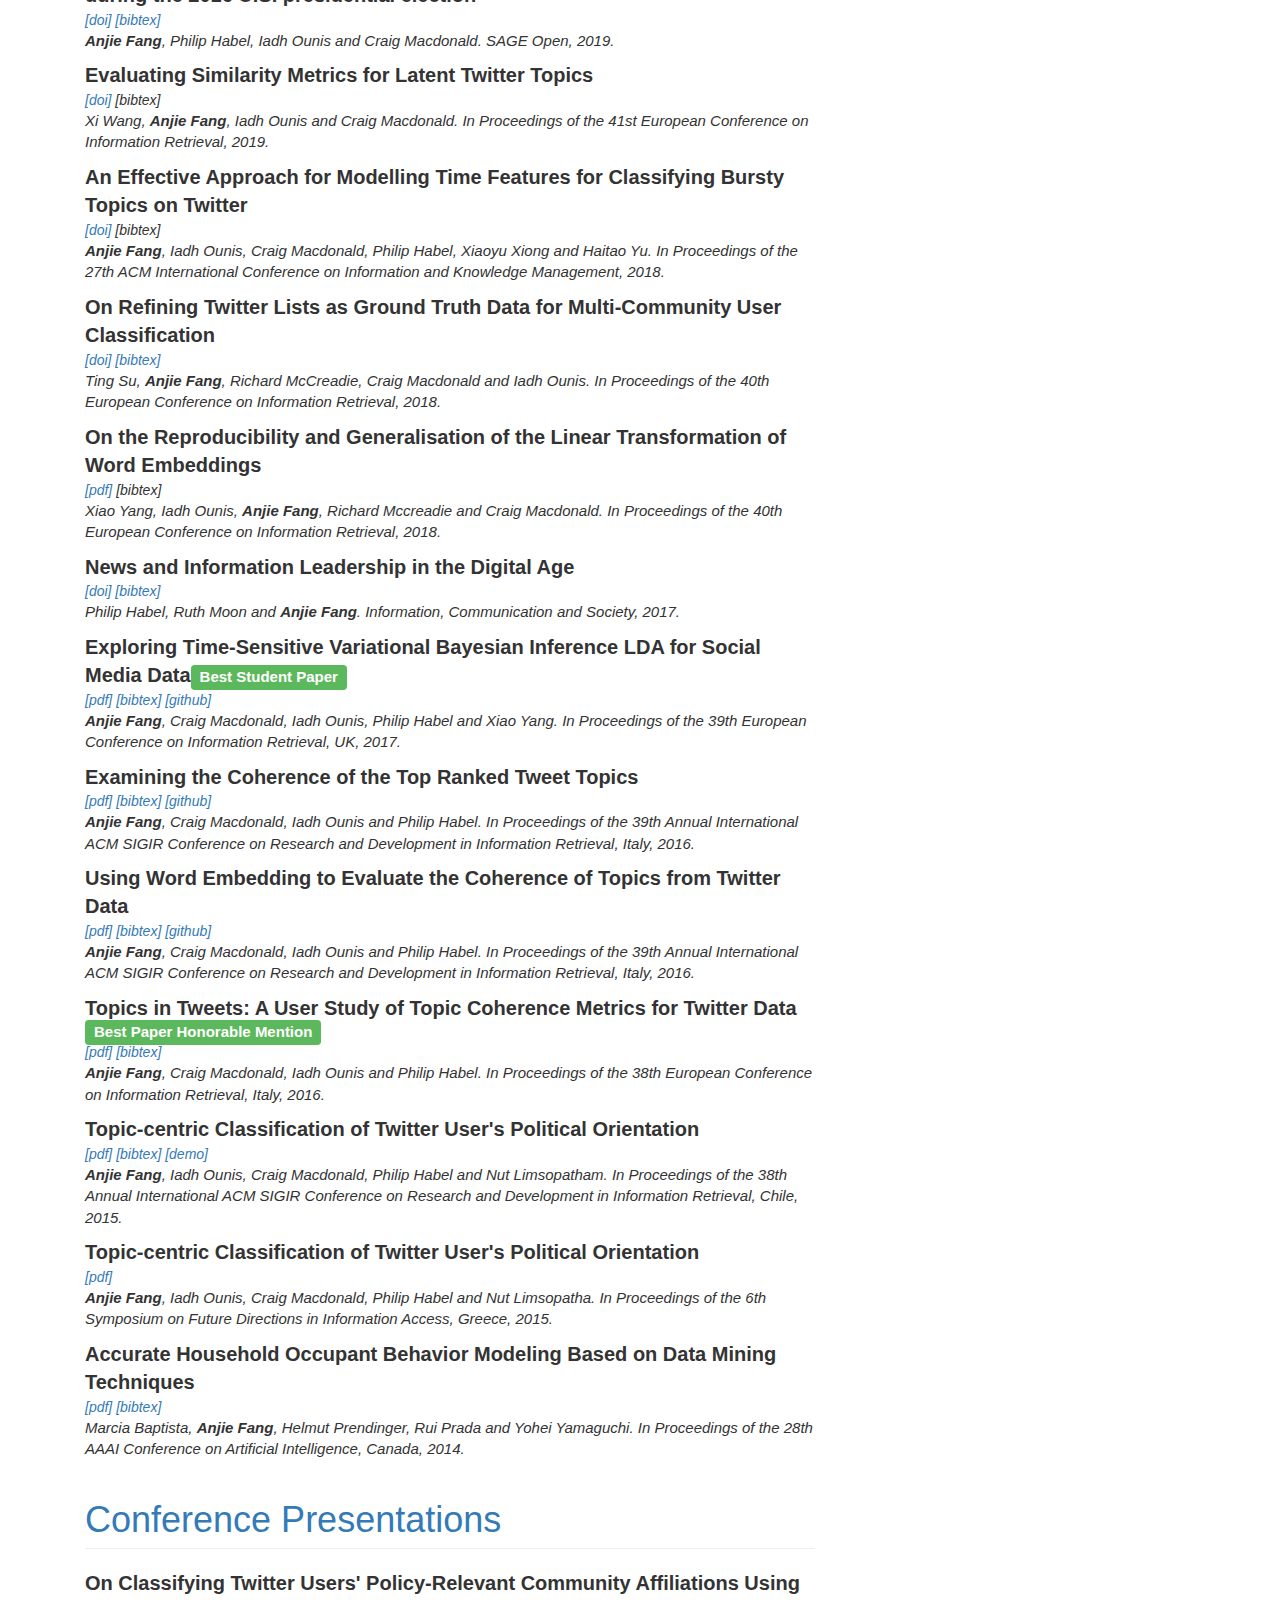
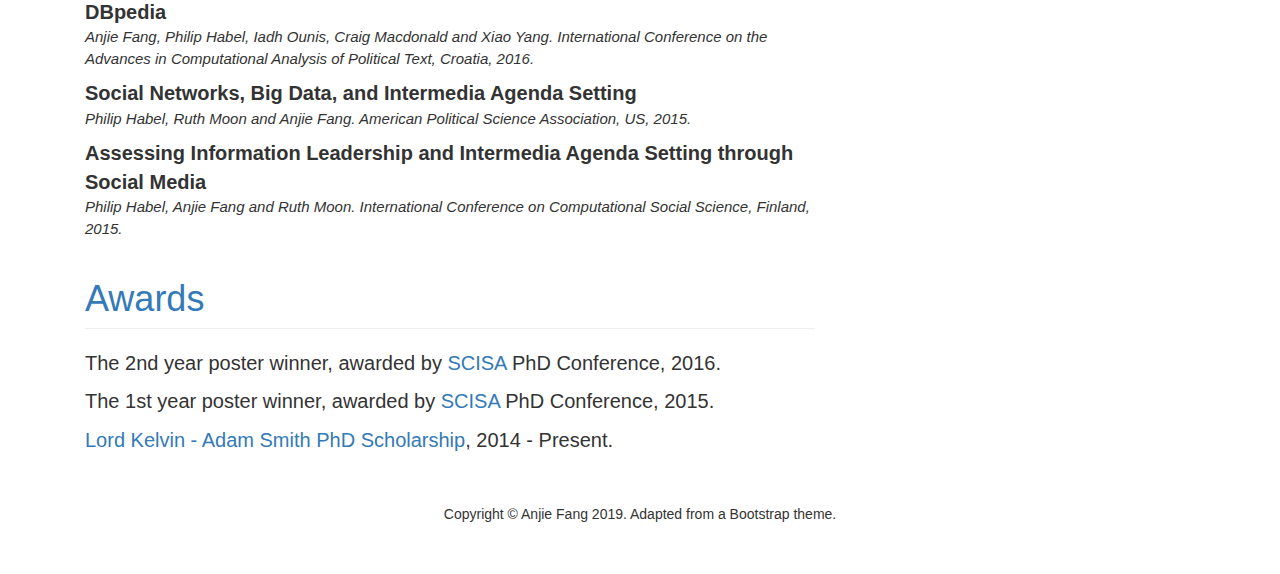
==== commit fe8819ee: "update two papers" ====
--- a/index.html
+++ b/index.html
@@ -130,20 +130,18 @@
 
 									<p>
 										<span class="label label-danger myLable">New</span><span class="pub_title">	Gazetteer Enhanced Named Entity Recognition for Code-Mixed Web Queries</span><br>
-										<!-- <span
-											class="pub_pdf_bib"> <a href="https://doi.org/10.1145/3397271.3401050">[doi]</a>
-											<a href="papers/fang_sigir_2020_phoneme.bib">[bibtex]</a>
-										</span><br> -->
-										<span class="pub_author"> <a href="https://sigir.org/sigir2021/">Accepted at SIGIR 2021.</a></span>
-									</p>
-
-									<p>
-										<span class="label label-danger myLable">New</span><span class="pub_title">Effective Gated Gazetteer Representations for Recognizing Challenging Entities in Low-context Input</span><br>
-										<!-- <span
-											class="pub_pdf_bib"> <a href="https://doi.org/10.1145/3397271.3401050">[doi]</a>
-											<a href="papers/fang_sigir_2020_phoneme.bib">[bibtex]</a>
-										</span><br> -->
-										<span class="pub_author"> <a href="https://2021.naacl.org/">Accepted at NAACL-HLT 2021.</a></span>
+										<span
+											class="pub_pdf_bib">[doi] [bibtex]
+										</span><br>
+										<span class="pub_author"> Besnik Fetahu, <b>Anjie Fang</b>, Oleg Rokhlenko and Shervin Malmasi. In Proceedings of the 44th Annual International ACM SIGIR Conference on Research and Development in Information Retrieval, China, 2021.</span>
+									</p>
+
+									<p>
+										<span class="label label-danger myLable">New</span><span class="pub_title">GEMNET: Effective Gated Gazetteer Representations for Recognizing Complex Entities in Low-context Input</span><br>
+										<span
+											class="pub_pdf_bib"> <a href="https://www.amazon.science/publications/gemnet-effective-gated-gazetteer-representations-for-recognizing-complex-entities-in-low-context-input">[doi]</a> [bibtex]
+										</span><br>
+										<span class="pub_author"> Tao Meng, <b>Anjie Fang</b>, Oleg Rokhlenko and Shervin Malmasi. In Proceedings of NAACL HLT, 2021.</span>
 									</p>
 
 									<p>
@@ -156,7 +154,7 @@
 
 
 									<p>
-										<span class="label label-danger myLable">New</span><span class="pub_title">Using Phoneme Representations to Build Predictive Models Robust to ASR Errors</span><br>
+										<span class="pub_title">Using Phoneme Representations to Build Predictive Models Robust to ASR Errors</span><br>
 										<span
 											class="pub_pdf_bib"> <a href="https://doi.org/10.1145/3397271.3401050">[doi]</a>
 											<a href="papers/fang_sigir_2020_phoneme.bib">[bibtex]</a>
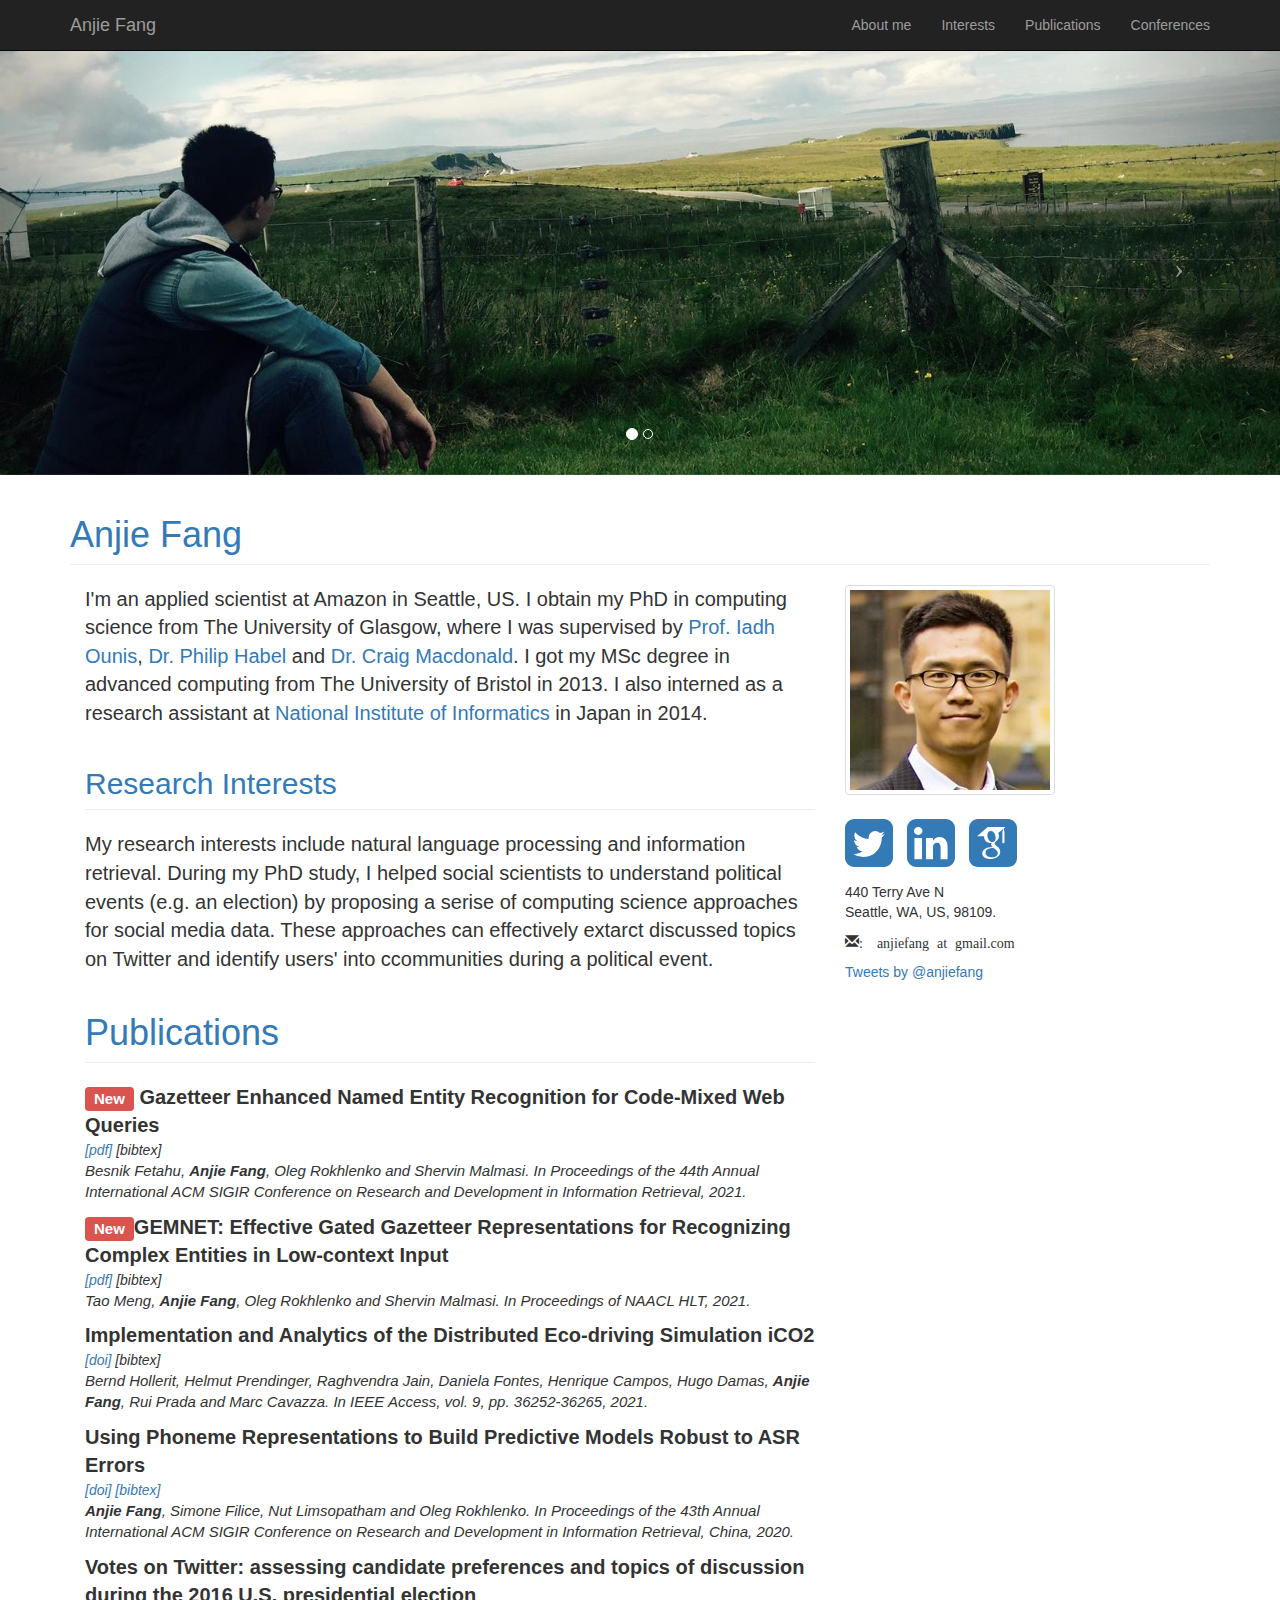
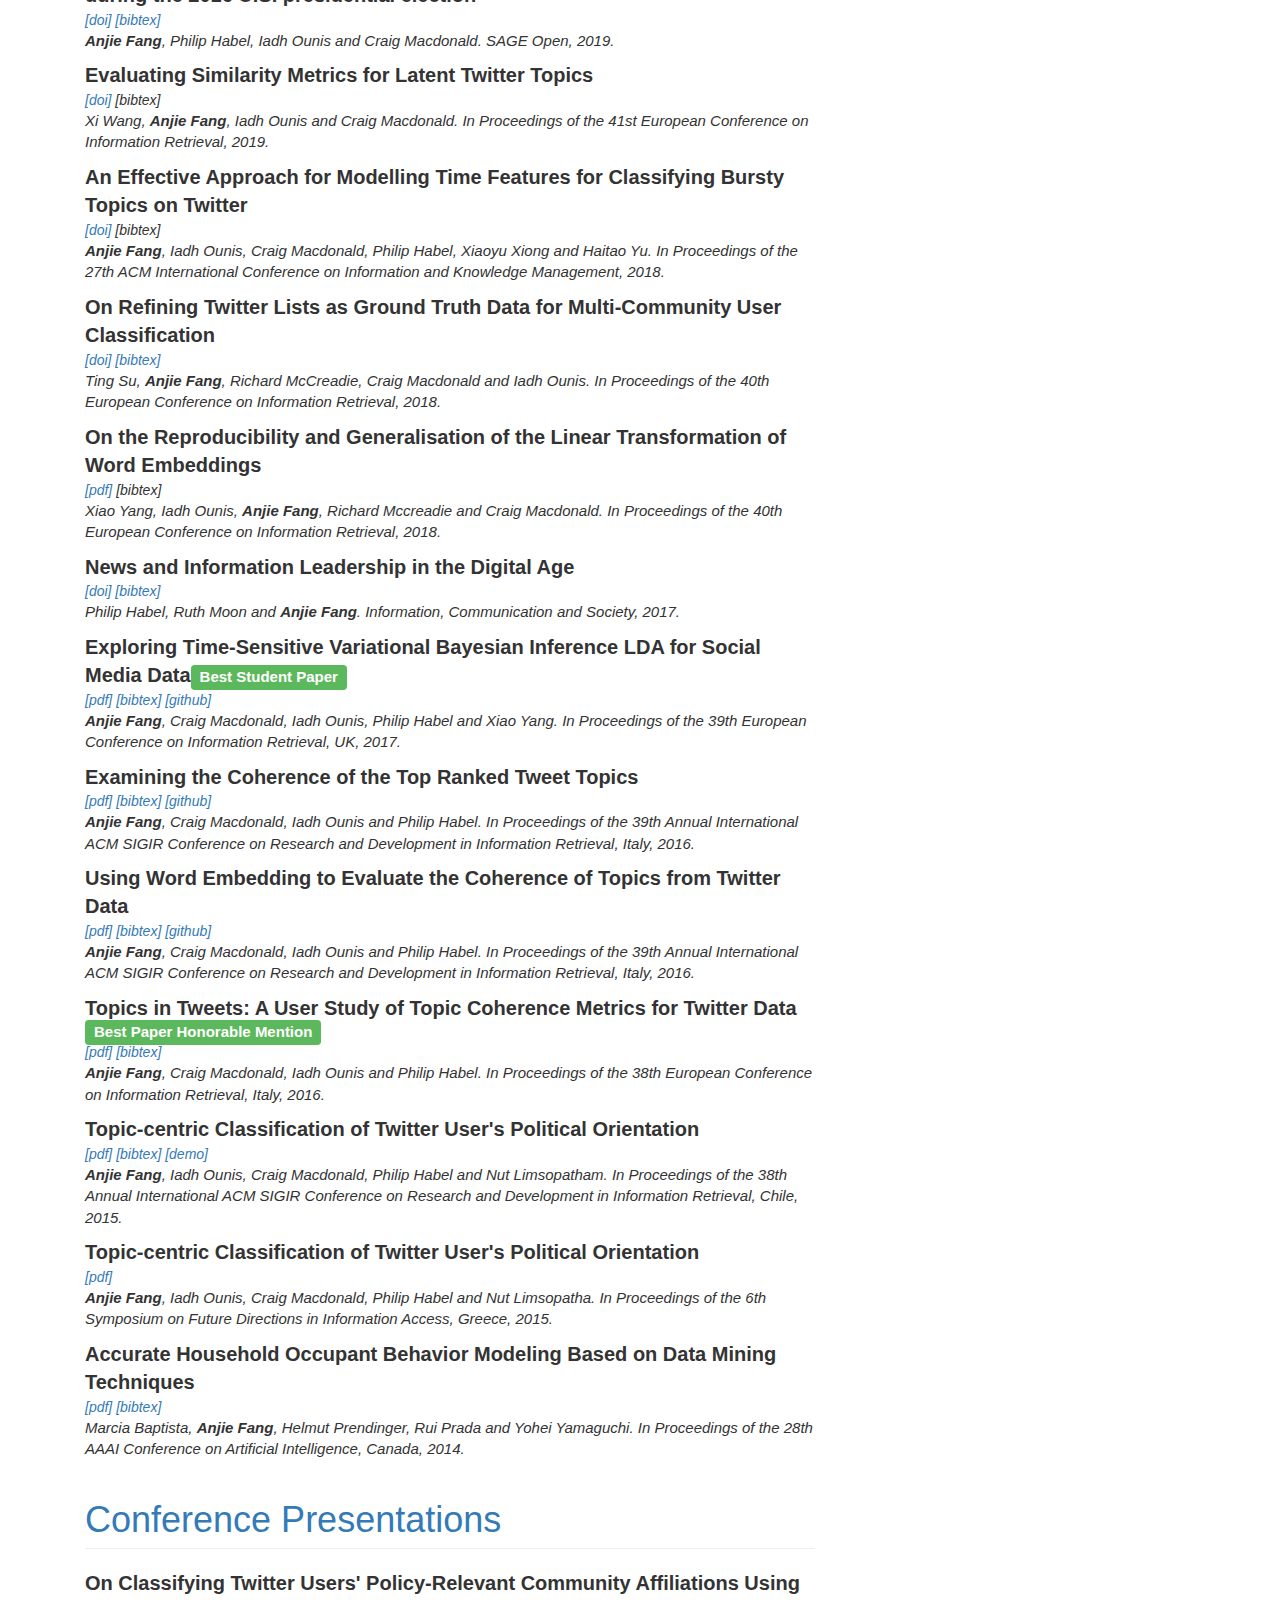
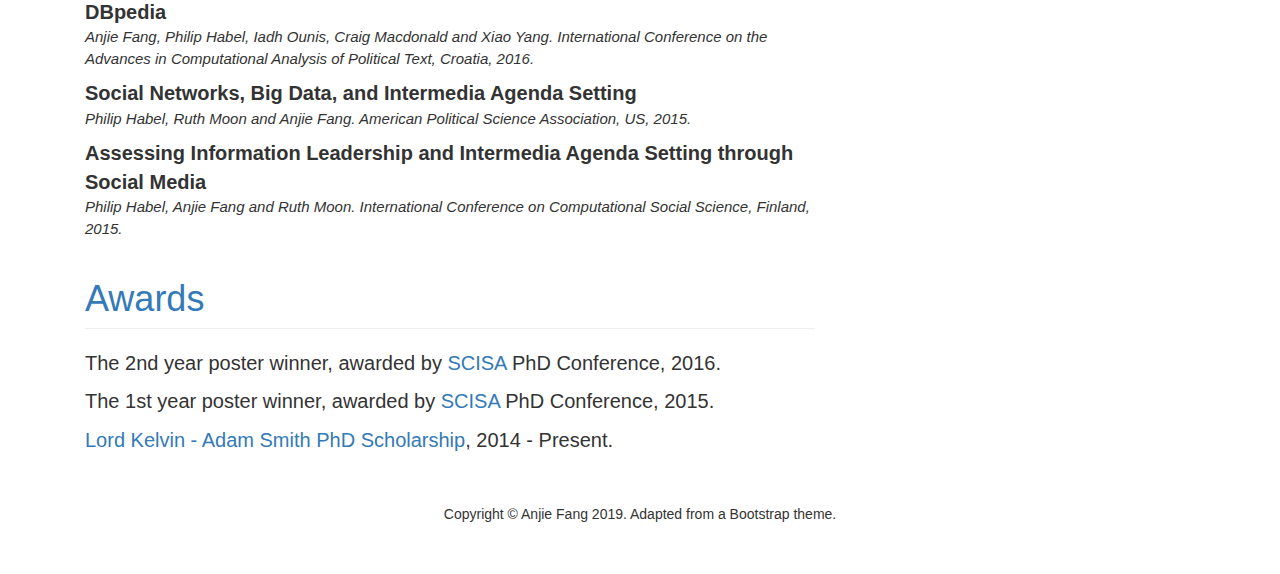
==== commit 2100c524: "minor updates" ====
--- a/index.html
+++ b/index.html
@@ -131,15 +131,15 @@
 									<p>
 										<span class="label label-danger myLable">New</span><span class="pub_title">	Gazetteer Enhanced Named Entity Recognition for Code-Mixed Web Queries</span><br>
 										<span
-											class="pub_pdf_bib">[doi] [bibtex]
-										</span><br>
-										<span class="pub_author"> Besnik Fetahu, <b>Anjie Fang</b>, Oleg Rokhlenko and Shervin Malmasi. In Proceedings of the 44th Annual International ACM SIGIR Conference on Research and Development in Information Retrieval, China, 2021.</span>
+											class="pub_pdf_bib"> <a href="https://www.amazon.science/publications/gazetteer-enhanced-named-entity-recognition-for-code-mixed-web-queries">[pdf]</a> [bibtex]
+										</span><br>
+										<span class="pub_author"> Besnik Fetahu, <b>Anjie Fang</b>, Oleg Rokhlenko and Shervin Malmasi. In Proceedings of the 44th Annual International ACM SIGIR Conference on Research and Development in Information Retrieval, 2021.</span>
 									</p>
 
 									<p>
 										<span class="label label-danger myLable">New</span><span class="pub_title">GEMNET: Effective Gated Gazetteer Representations for Recognizing Complex Entities in Low-context Input</span><br>
 										<span
-											class="pub_pdf_bib"> <a href="https://www.amazon.science/publications/gemnet-effective-gated-gazetteer-representations-for-recognizing-complex-entities-in-low-context-input">[doi]</a> [bibtex]
+											class="pub_pdf_bib"> <a href="https://www.amazon.science/publications/gemnet-effective-gated-gazetteer-representations-for-recognizing-complex-entities-in-low-context-input">[pdf]</a> [bibtex]
 										</span><br>
 										<span class="pub_author"> Tao Meng, <b>Anjie Fang</b>, Oleg Rokhlenko and Shervin Malmasi. In Proceedings of NAACL HLT, 2021.</span>
 									</p>
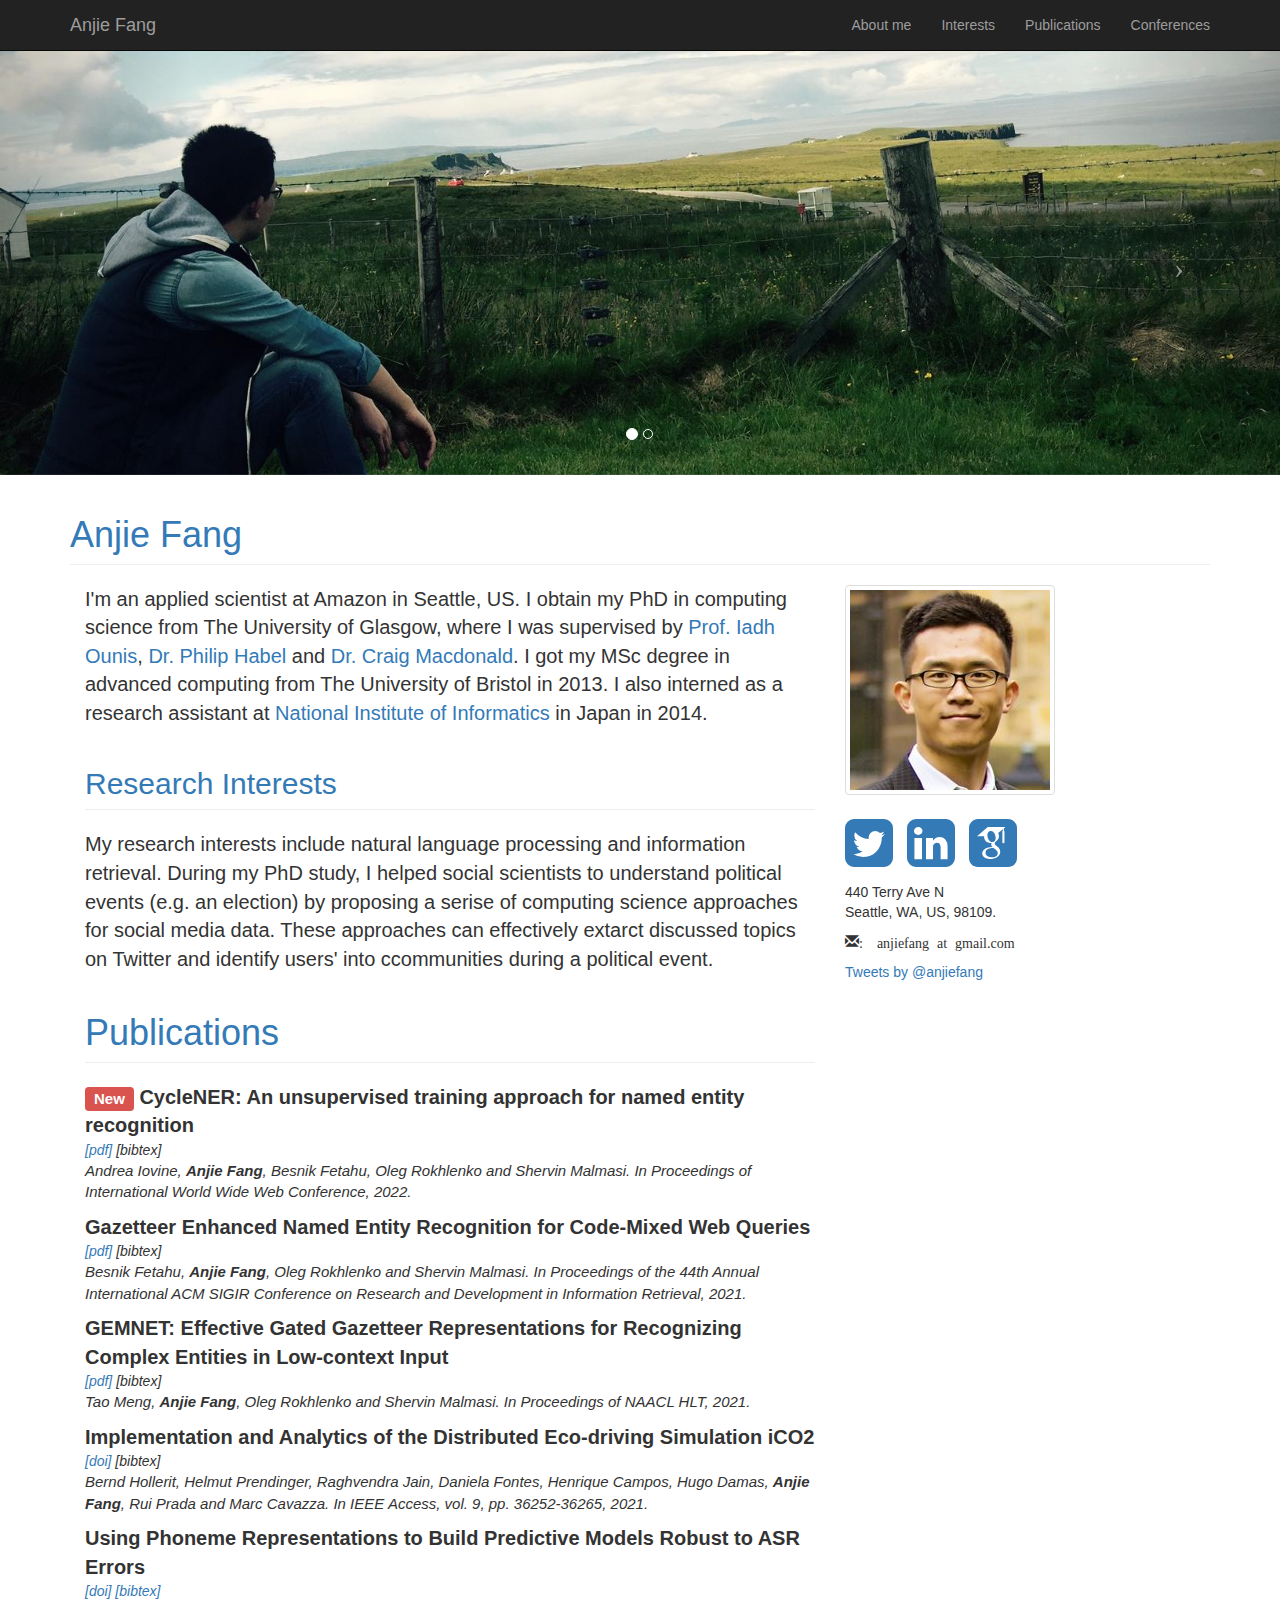
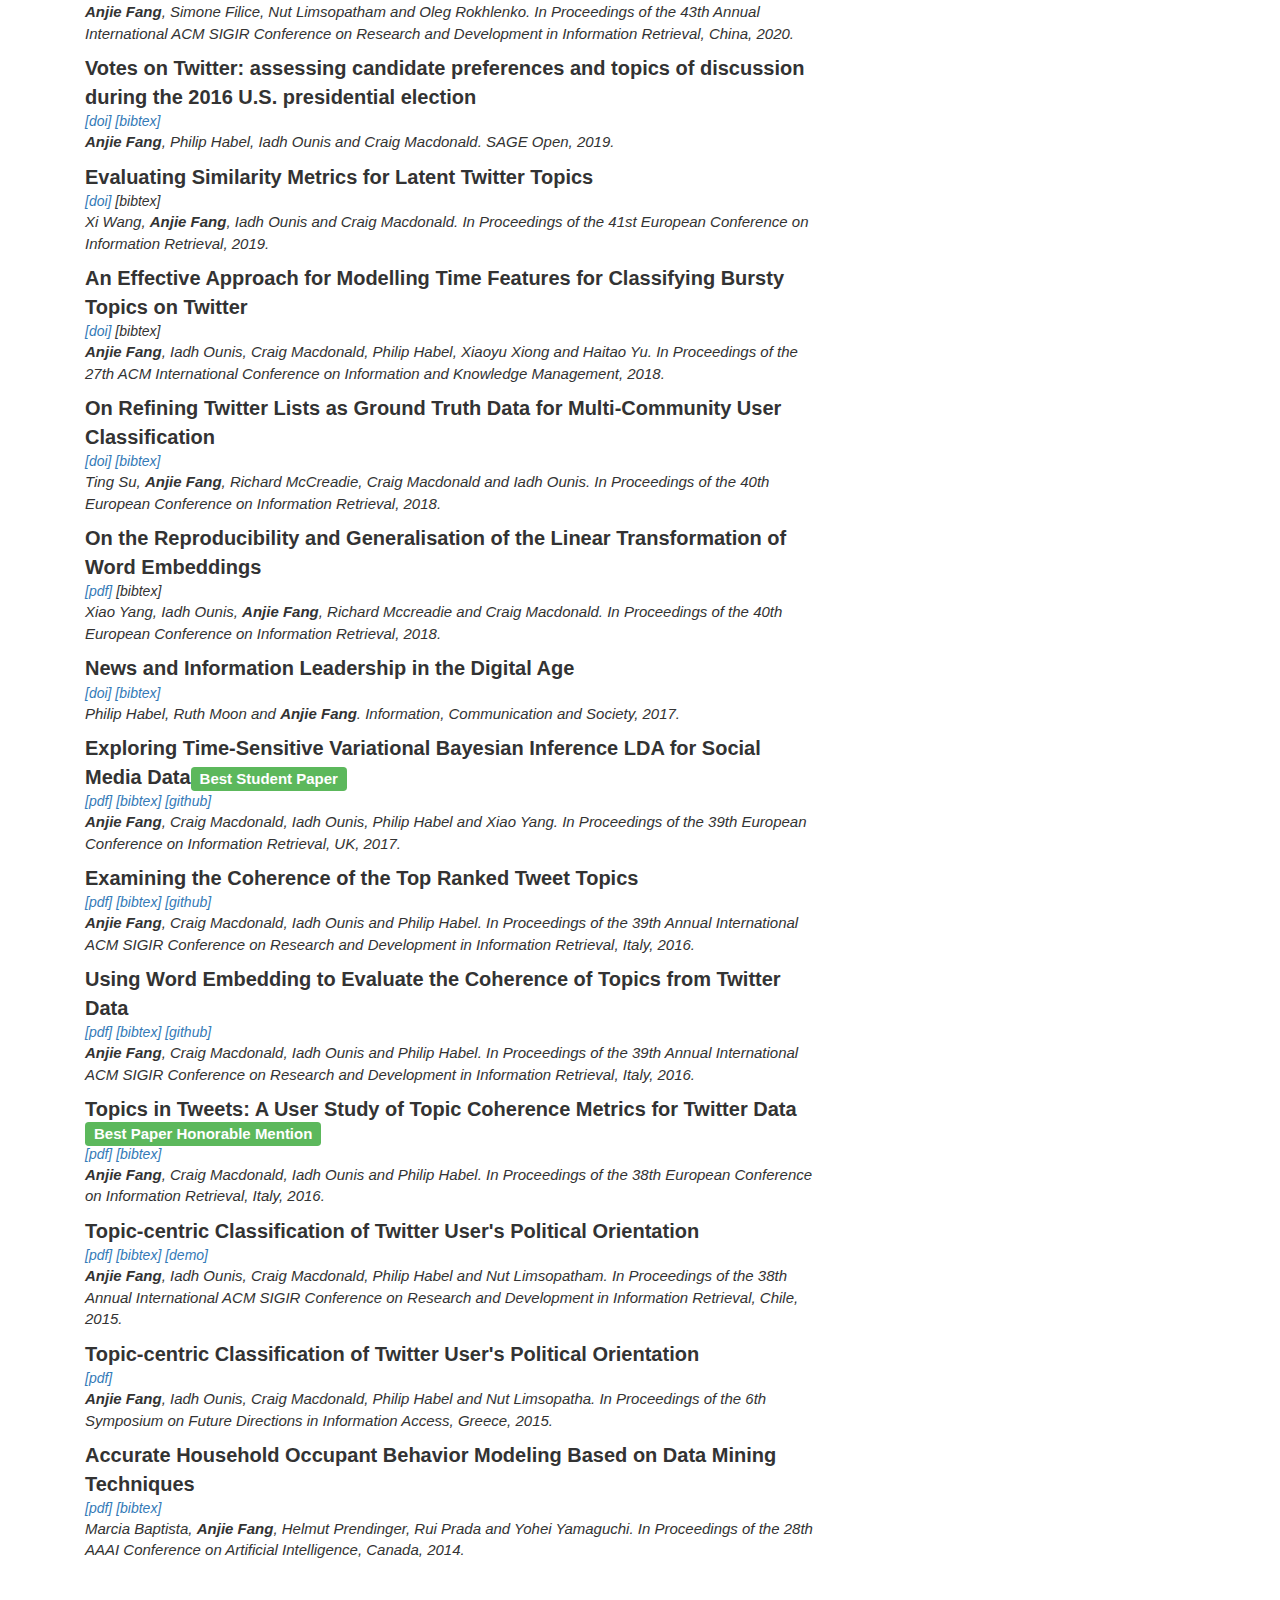
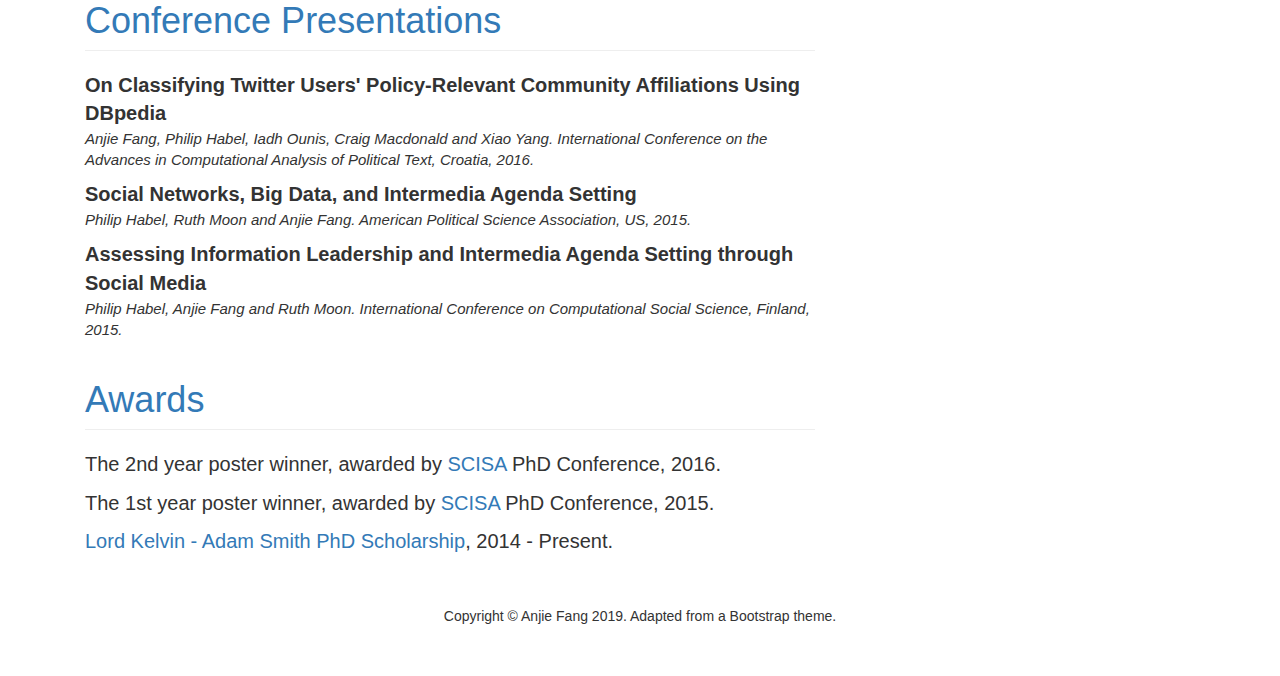
==== commit 31285082: "add cyclener" ====
--- a/index.html
+++ b/index.html
@@ -129,7 +129,15 @@
 								<div>
 
 									<p>
-										<span class="label label-danger myLable">New</span><span class="pub_title">	Gazetteer Enhanced Named Entity Recognition for Code-Mixed Web Queries</span><br>
+										<span class="label label-danger myLable">New</span><span class="pub_title">	CycleNER: An unsupervised training approach for named entity recognition</span><br>
+										<span
+											class="pub_pdf_bib"> <a href="https://www.amazon.science/publications/cyclener-an-unsupervised-training-approach-for-named-entity-recognition">[pdf]</a> [bibtex]
+										</span><br>
+										<span class="pub_author"> Andrea Iovine, <b>Anjie Fang</b>, Besnik Fetahu, Oleg Rokhlenko and Shervin Malmasi. In Proceedings of International World Wide Web Conference, 2022.</span>
+									</p>
+
+									<p>
+										<span class="pub_title">	Gazetteer Enhanced Named Entity Recognition for Code-Mixed Web Queries</span><br>
 										<span
 											class="pub_pdf_bib"> <a href="https://www.amazon.science/publications/gazetteer-enhanced-named-entity-recognition-for-code-mixed-web-queries">[pdf]</a> [bibtex]
 										</span><br>
@@ -137,7 +145,7 @@
 									</p>
 
 									<p>
-										<span class="label label-danger myLable">New</span><span class="pub_title">GEMNET: Effective Gated Gazetteer Representations for Recognizing Complex Entities in Low-context Input</span><br>
+										<span class="pub_title">GEMNET: Effective Gated Gazetteer Representations for Recognizing Complex Entities in Low-context Input</span><br>
 										<span
 											class="pub_pdf_bib"> <a href="https://www.amazon.science/publications/gemnet-effective-gated-gazetteer-representations-for-recognizing-complex-entities-in-low-context-input">[pdf]</a> [bibtex]
 										</span><br>
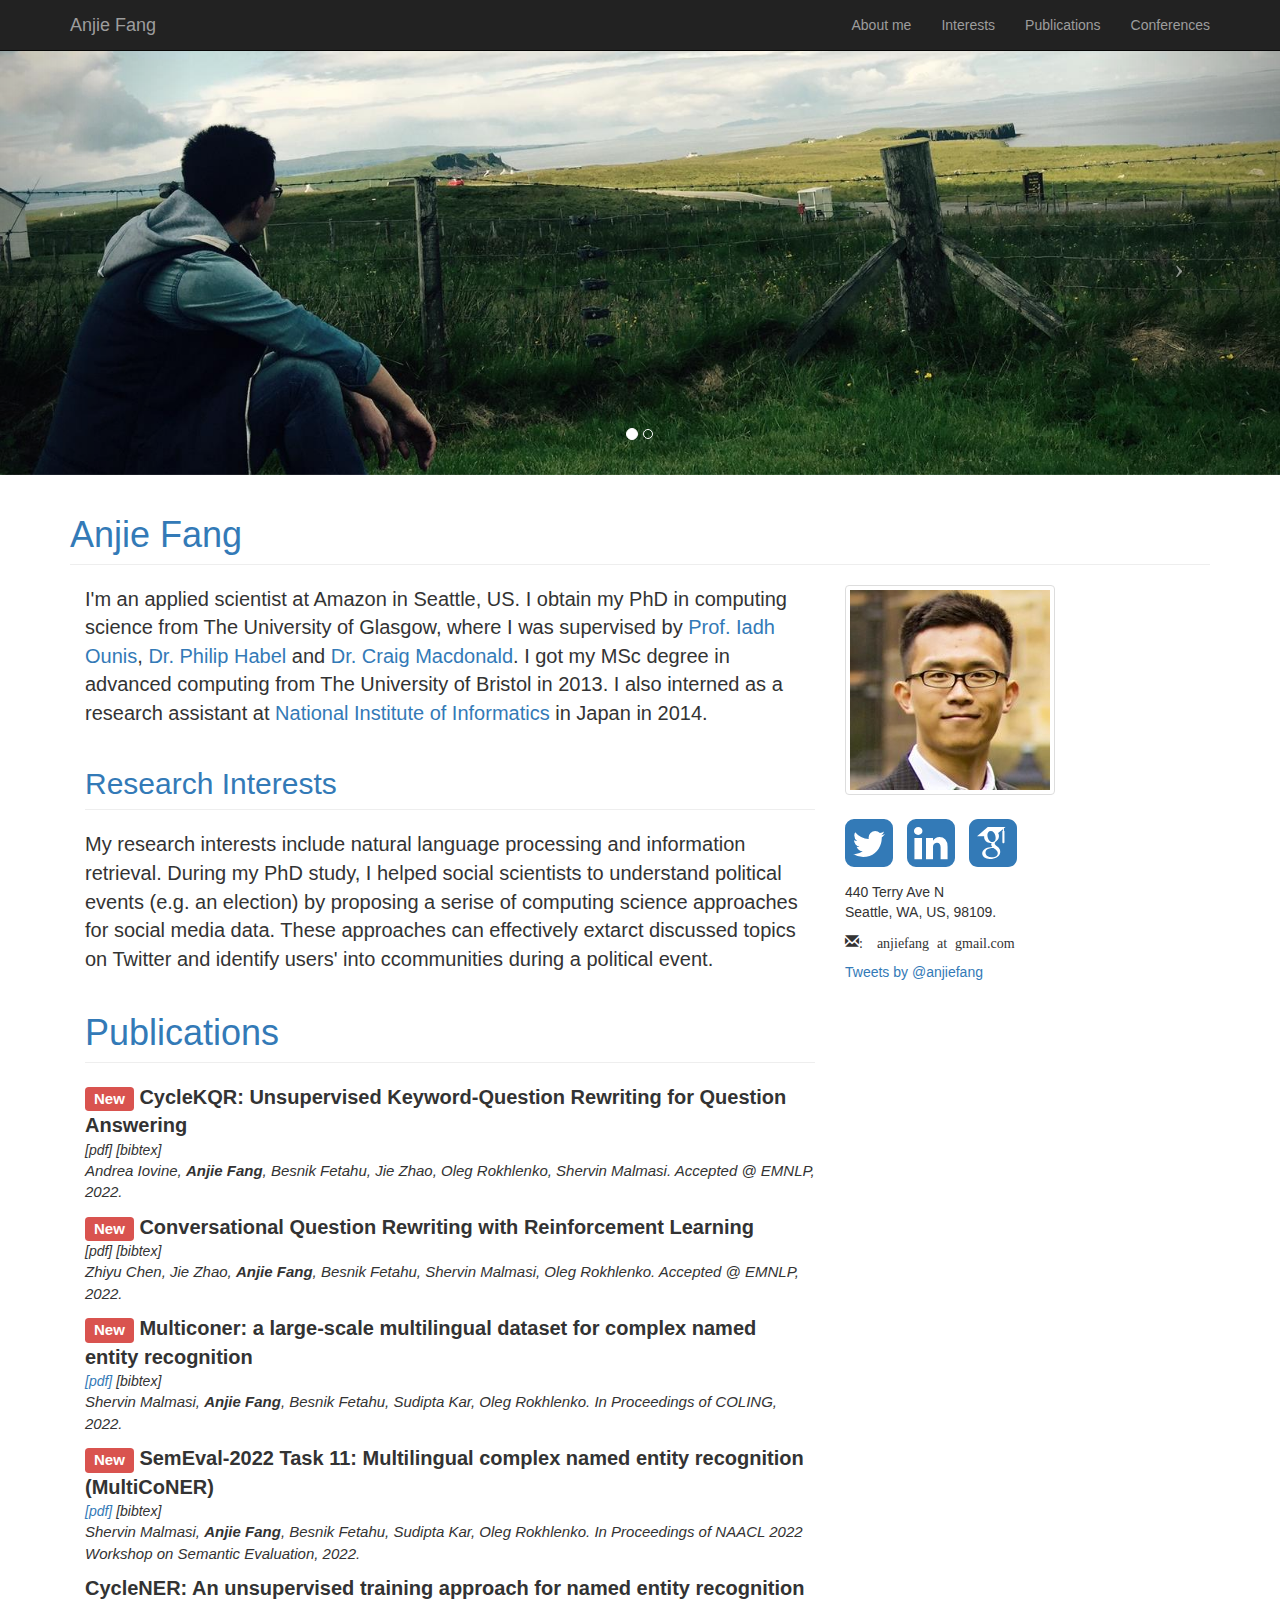
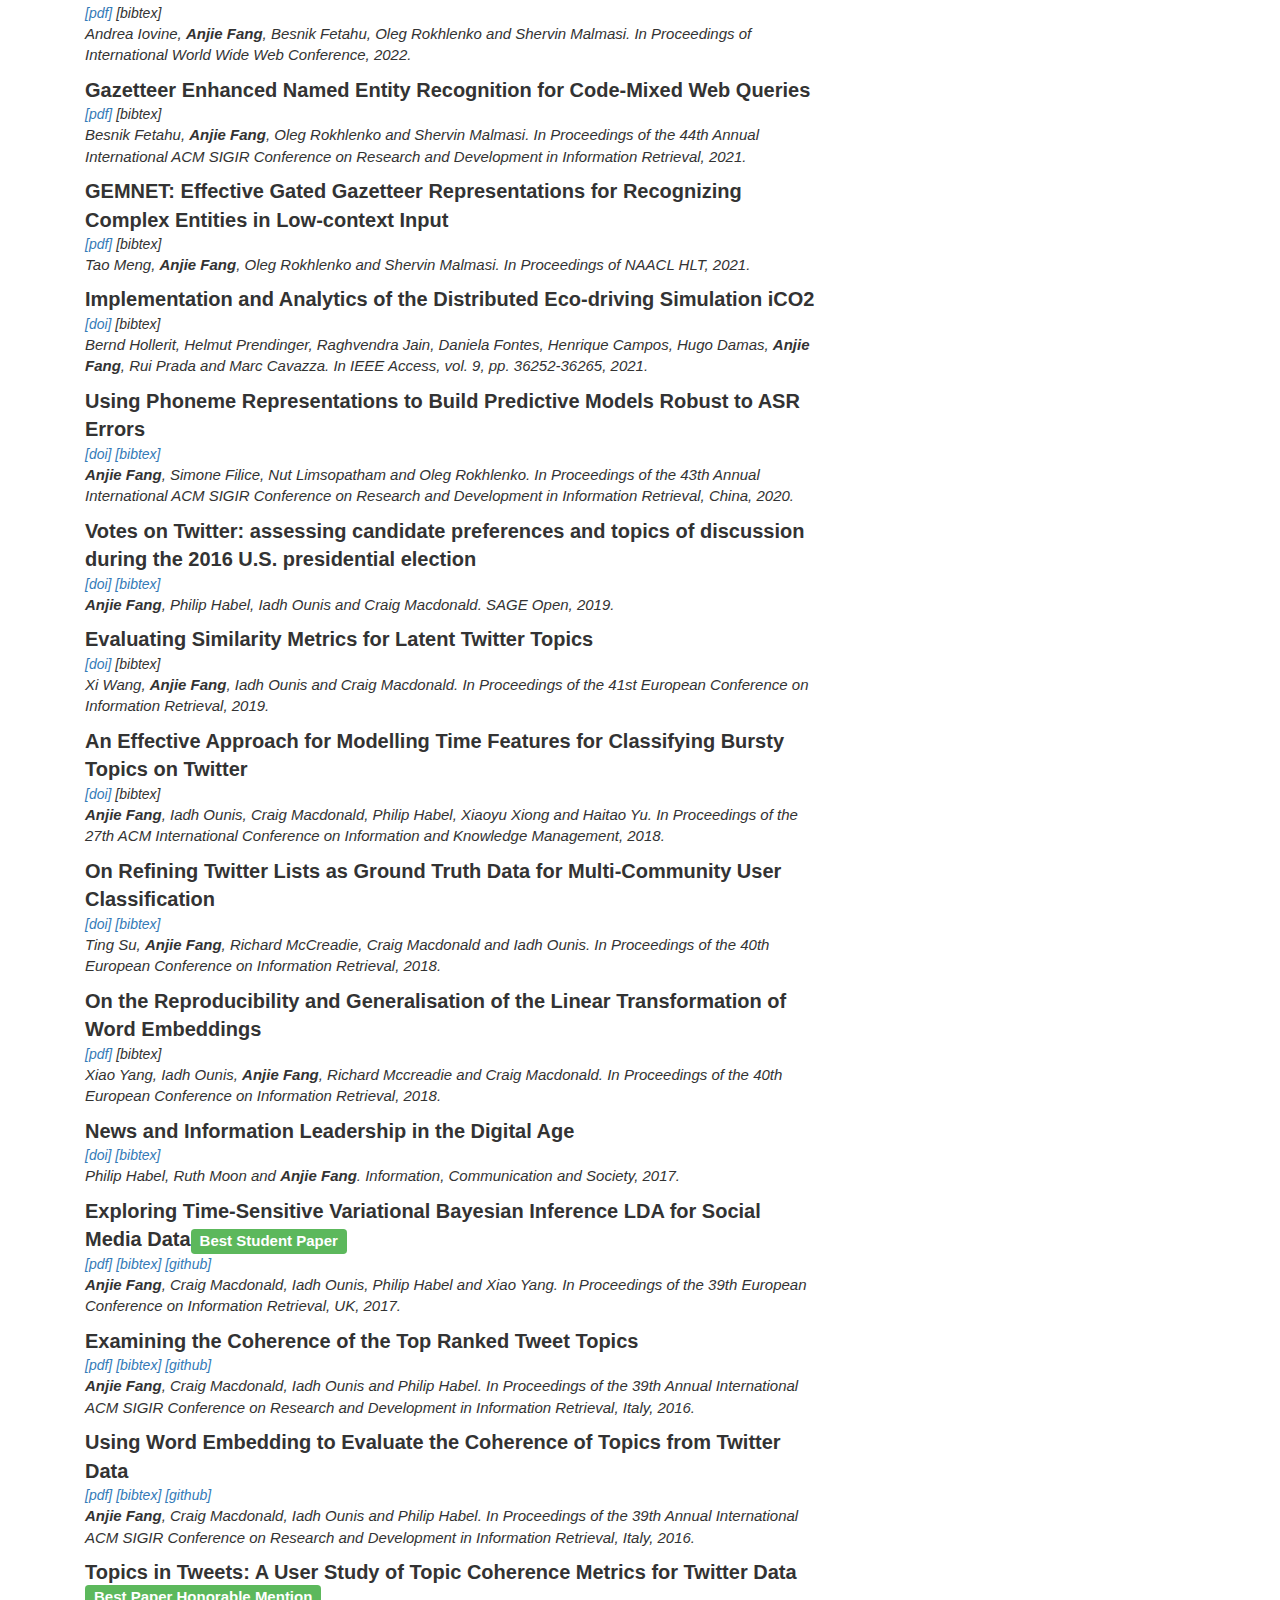
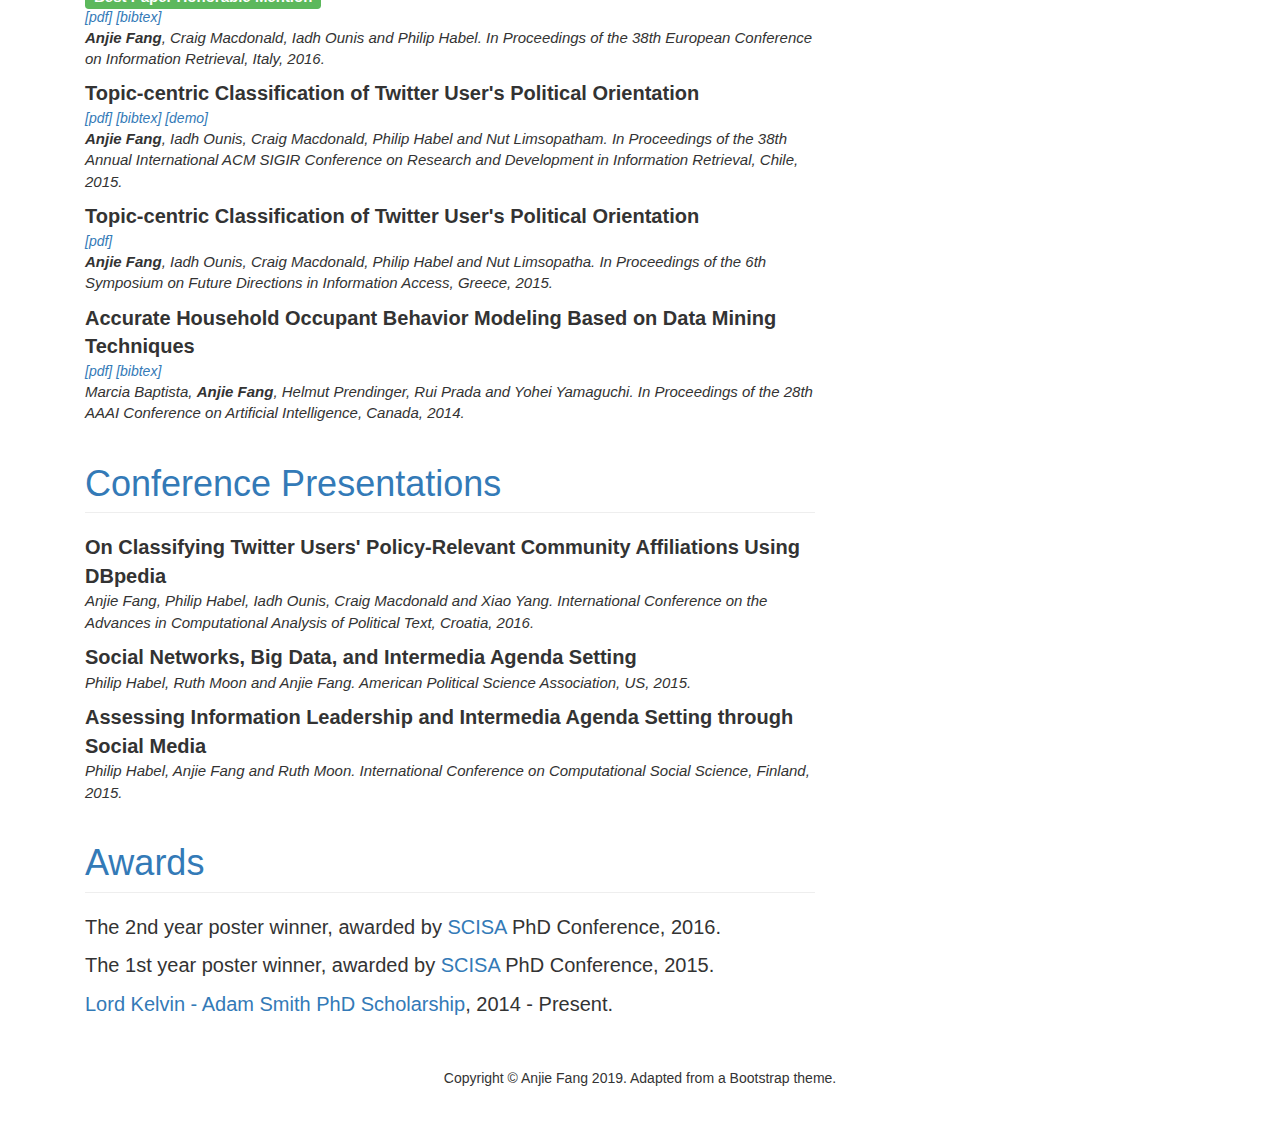
==== commit b3fd295a: "add papers in 2022" ====
--- a/index.html
+++ b/index.html
@@ -127,9 +127,40 @@
 									<a name="pub">Publications</a>
 								</h1>
 								<div>
-
-									<p>
-										<span class="label label-danger myLable">New</span><span class="pub_title">	CycleNER: An unsupervised training approach for named entity recognition</span><br>
+									<p>
+										<span class="label label-danger myLable">New</span><span class="pub_title">	CycleKQR: Unsupervised Keyword-Question Rewriting for Question Answering</span><br>
+										<span
+											class="pub_pdf_bib"> [pdf] [bibtex]
+										</span><br> 
+										<span class="pub_author"> Andrea Iovine, <b>Anjie Fang</b>, Besnik Fetahu, Jie Zhao, Oleg Rokhlenko, Shervin Malmasi. Accepted @ EMNLP, 2022.</span>
+									</p>
+
+									<p>
+										<span class="label label-danger myLable">New</span><span class="pub_title">	Conversational Question Rewriting with Reinforcement Learning</span><br>
+										<span
+											class="pub_pdf_bib"> [pdf] [bibtex]
+										</span><br> 
+										<span class="pub_author">  Zhiyu Chen, Jie Zhao, <b>Anjie Fang</b>, Besnik Fetahu, Shervin Malmasi, Oleg Rokhlenko. Accepted @ EMNLP, 2022.</span>
+									</p>
+
+									<p>
+										<span class="label label-danger myLable">New</span><span class="pub_title">	Multiconer: a large-scale multilingual dataset for complex named entity recognition</span><br>
+										<span
+											class="pub_pdf_bib"> <a href="https://www.amazon.science/publications/multiconer-a-large-scale-multilingual-dataset-for-complex-named-entity-recognition">[pdf]</a> [bibtex]
+										</span><br>
+										<span class="pub_author">  Shervin Malmasi, <b>Anjie Fang</b>, Besnik Fetahu, Sudipta Kar, Oleg Rokhlenko. In Proceedings of COLING, 2022.</span>
+									</p>
+
+									<p>
+										<span class="label label-danger myLable">New</span><span class="pub_title">	SemEval-2022 Task 11: Multilingual complex named entity recognition (MultiCoNER)</span><br>
+										<span
+											class="pub_pdf_bib"> <a href="https://www.amazon.science/publications/semeval-2022-task-11-multilingual-complex-named-entity-recognition-multiconer">[pdf]</a> [bibtex]
+										</span><br>
+										<span class="pub_author">  Shervin Malmasi, <b>Anjie Fang</b>, Besnik Fetahu, Sudipta Kar, Oleg Rokhlenko. In Proceedings of NAACL 2022 Workshop on Semantic Evaluation, 2022.</span>
+									</p>
+
+									<p>
+										<span class="pub_title">	CycleNER: An unsupervised training approach for named entity recognition</span><br>
 										<span
 											class="pub_pdf_bib"> <a href="https://www.amazon.science/publications/cyclener-an-unsupervised-training-approach-for-named-entity-recognition">[pdf]</a> [bibtex]
 										</span><br>
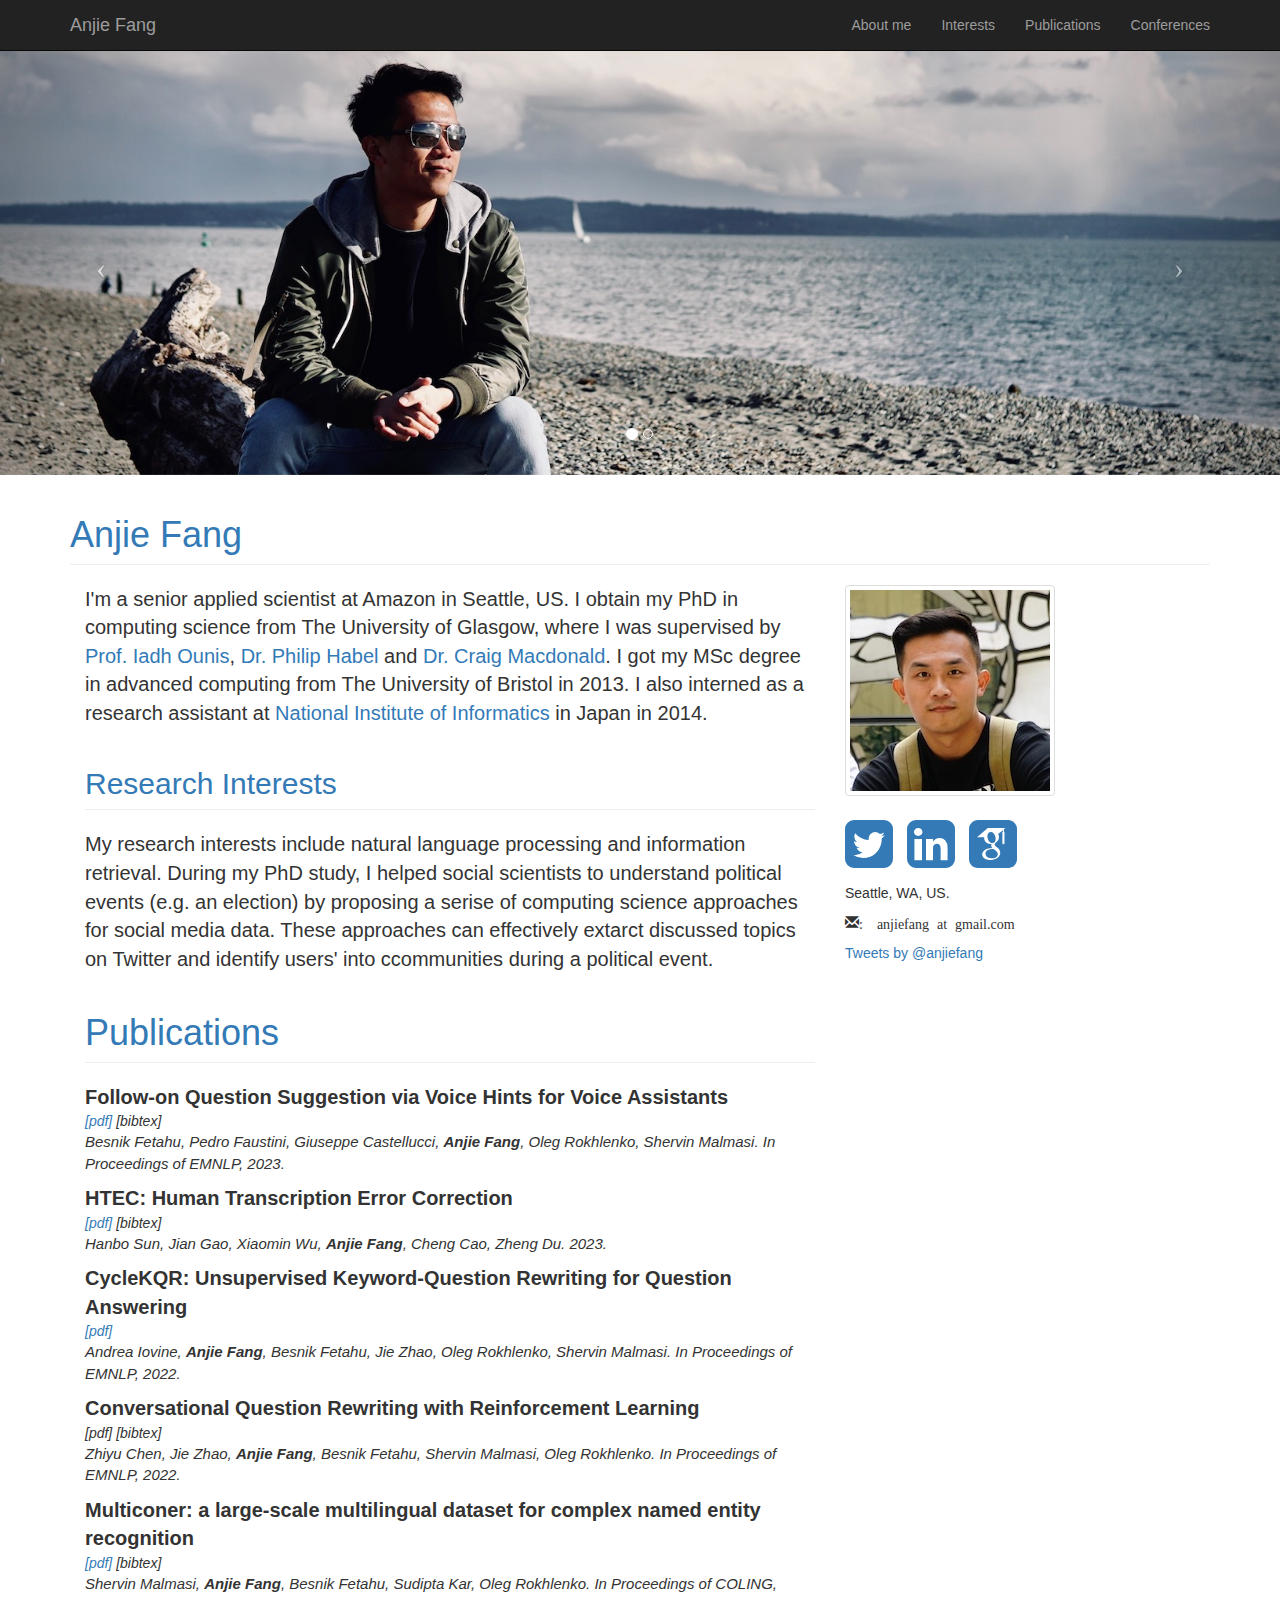
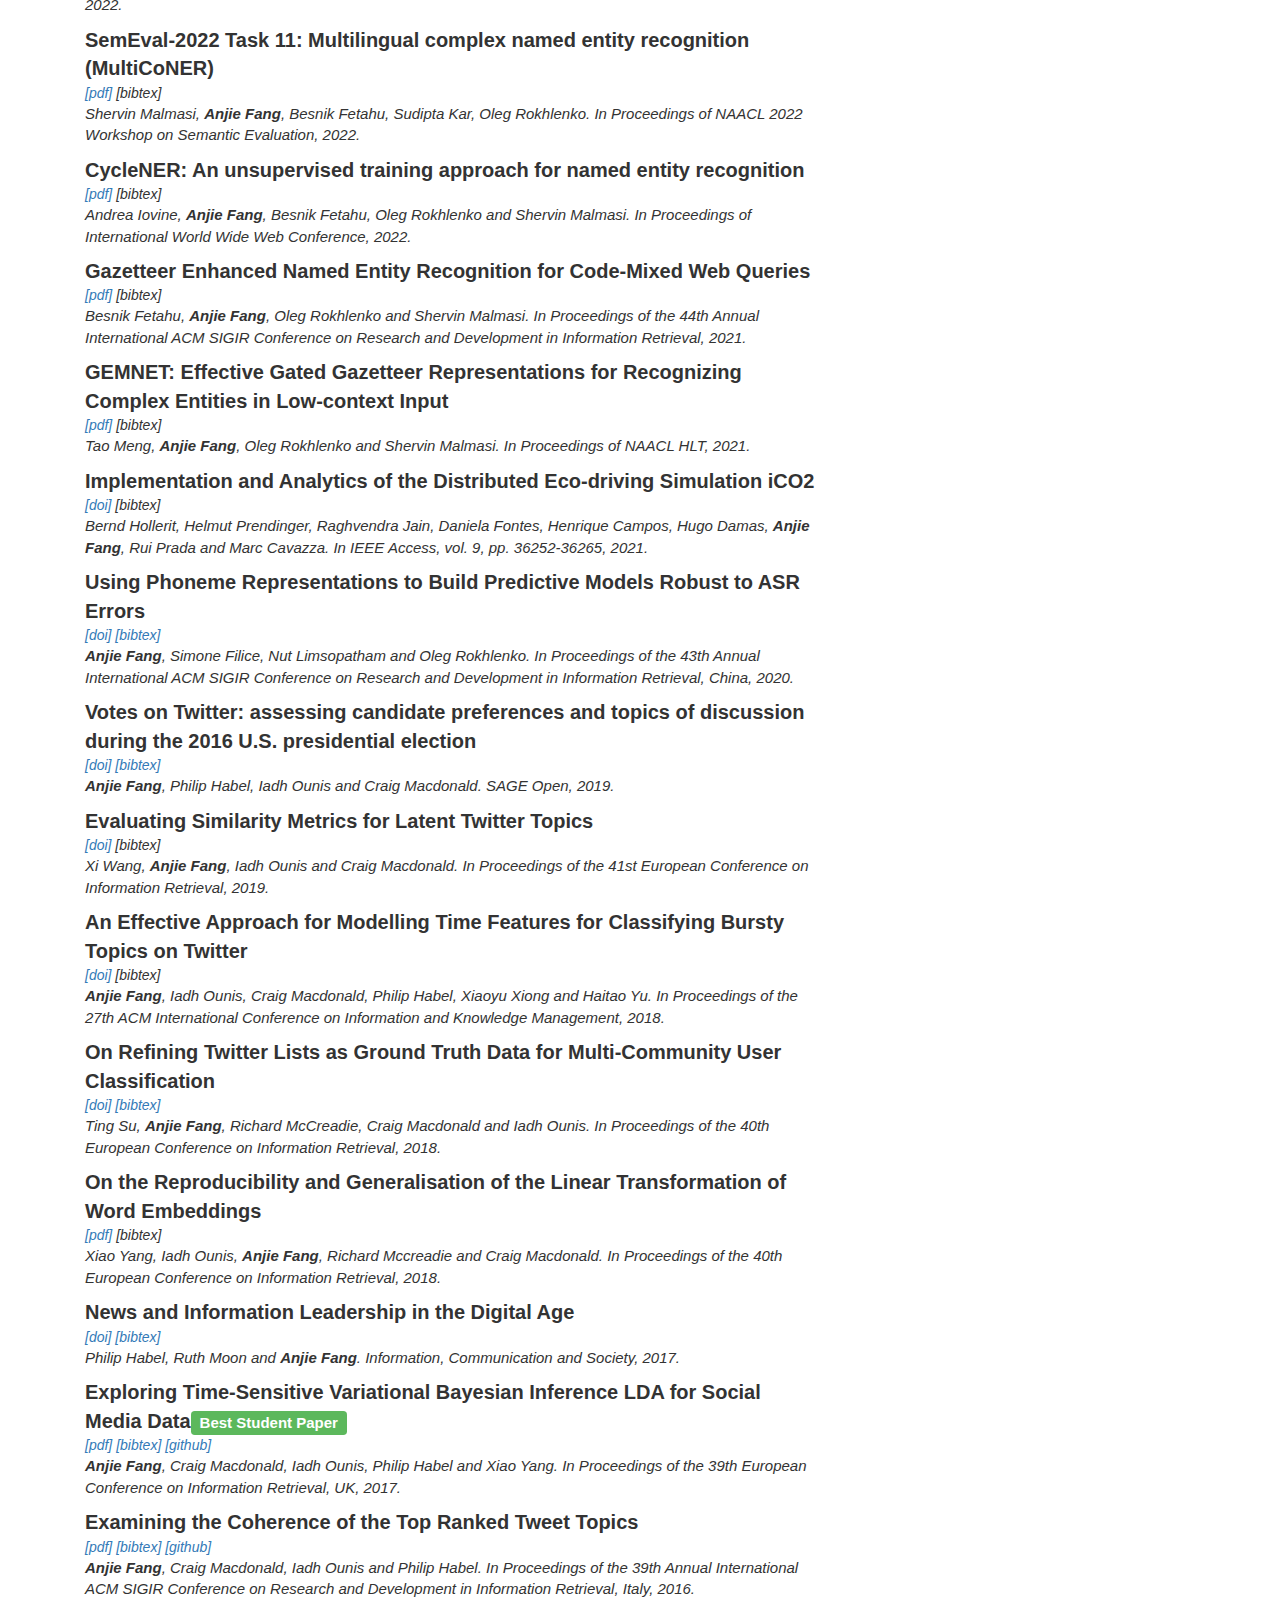
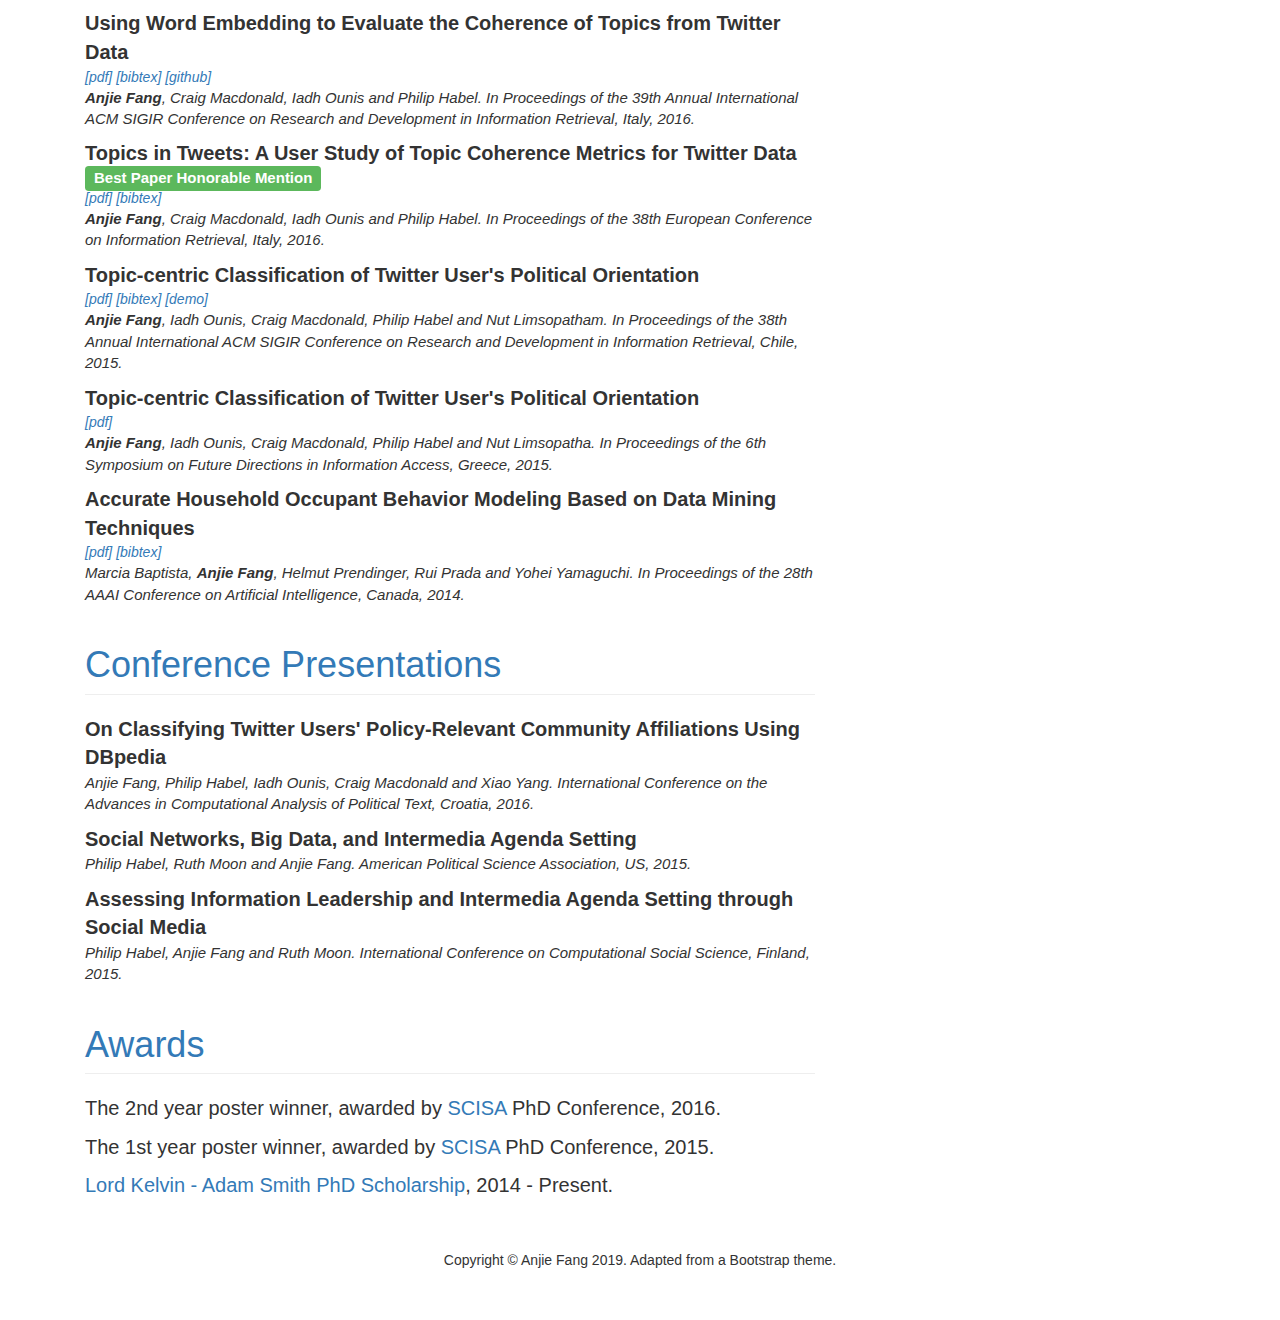
==== commit 0b7c567c: "update 12/2023" ====
--- a/index.html
+++ b/index.html
@@ -7,7 +7,7 @@
 		<meta name="viewport" content="width=device-width, initial-scale=1">
 		<meta name="keywords" value="anjie fang terrier glasgow univeristy topic modelling information retrieval ir machine learning amazon">
 
-		<title>Anjie Fang - Applied Scientist at Amazon</title>
+		<title>Anjie Fang - Senior Applied Scientist at Amazon</title>
 
 		<!-- Bootstrap Core CSS -->
 		<link href="css/bootstrap.min.css" rel="stylesheet">
@@ -81,12 +81,11 @@
 				<div class="carousel-inner">
 					<div class="item active">
 						<div class="fill"
-							style="background-image: url(images/scotland1.jpg);"></div>
+							style="background-image: url(images/seattle3.jpg);"></div>
 					</div>
-					<div class="item">
-						<div class="fill" style="background-image: url(images/basket1.JPG);"></div>
-					</div>
-
+				 <div class="item">
+						<div class="fill" style="background-image: url(images/seattle2.jpg);"></div>
+					</div> 
 					<!-- Controls -->
 					<a class="left carousel-control" href="#myCarousel" data-slide="prev">
 						<span class="icon-prev"></span>
@@ -108,7 +107,7 @@
 						<div class="col-md-8">
 
 							<div class="newPanel">
-								I'm an applied scientist at Amazon in Seattle, US. I obtain my PhD in computing science from The University of Glasgow, where I was supervised by <a href="http://www.dcs.gla.ac.uk/~ounis/">Prof.
+								I'm a senior applied scientist at Amazon in Seattle, US. I obtain my PhD in computing science from The University of Glasgow, where I was supervised by <a href="http://www.dcs.gla.ac.uk/~ounis/">Prof.
 									Iadh Ounis</a>, <a
 									href="https://scholar.google.co.uk/citations?user=6CZpT74AAAAJ&hl=en">Dr.
 									Philip Habel</a> and <a href="http://www.dcs.gla.ac.uk/~craigm/">Dr.
@@ -127,24 +126,47 @@
 									<a name="pub">Publications</a>
 								</h1>
 								<div>
-									<p>
-										<span class="label label-danger myLable">New</span><span class="pub_title">	CycleKQR: Unsupervised Keyword-Question Rewriting for Question Answering</span><br>
+
+									<p>
+										<!-- <span class="label label-danger myLable">New</span> -->
+										<span class="pub_title">Follow-on Question Suggestion via Voice Hints for Voice Assistants</span><br>
+										<span
+											class="pub_pdf_bib"> <a href="https://aclanthology.org/2023.findings-emnlp.24.pdf">[pdf]</a> [bibtex]
+										</span><br> 
+										<span class="pub_author"> Besnik Fetahu, Pedro Faustini, Giuseppe Castellucci, <b>Anjie Fang</b>, Oleg Rokhlenko, Shervin Malmasi. In Proceedings of EMNLP, 2023.</span>
+									</p>
+
+									<p>
+										<!-- <span class="label label-danger myLable">New</span> -->
+										<span class="pub_title">HTEC: Human Transcription Error Correction</span><br>
+										<span
+											class="pub_pdf_bib"> <a href="https://arxiv.org/abs/2309.10089">[pdf]</a> [bibtex]
+										</span><br> 
+										<span class="pub_author"> Hanbo Sun, Jian Gao, Xiaomin Wu, <b>Anjie Fang</b>, Cheng Cao, Zheng Du. 2023.</span>
+									</p>
+
+
+									<p>
+										<!-- <span class="label label-danger myLable">New</span> -->
+										<span class="pub_title">CycleKQR: Unsupervised Keyword-Question Rewriting for Question Answering</span><br>
+										<span
+											class="pub_pdf_bib"> <a href="https://www.amazon.science/publications/cyclekqr-unsupervised-bidirectional-keyword-question-rewriting">[pdf]</a>
+										</span><br> 
+										<span class="pub_author"> Andrea Iovine, <b>Anjie Fang</b>, Besnik Fetahu, Jie Zhao, Oleg Rokhlenko, Shervin Malmasi. In Proceedings of EMNLP, 2022.</span>
+									</p>
+
+									<p>
+										<!-- <span class="label label-danger myLable">New</span> -->
+										<span class="pub_title">	Conversational Question Rewriting with Reinforcement Learning</span><br>
 										<span
 											class="pub_pdf_bib"> [pdf] [bibtex]
 										</span><br> 
-										<span class="pub_author"> Andrea Iovine, <b>Anjie Fang</b>, Besnik Fetahu, Jie Zhao, Oleg Rokhlenko, Shervin Malmasi. Accepted @ EMNLP, 2022.</span>
-									</p>
-
-									<p>
-										<span class="label label-danger myLable">New</span><span class="pub_title">	Conversational Question Rewriting with Reinforcement Learning</span><br>
-										<span
-											class="pub_pdf_bib"> [pdf] [bibtex]
-										</span><br> 
-										<span class="pub_author">  Zhiyu Chen, Jie Zhao, <b>Anjie Fang</b>, Besnik Fetahu, Shervin Malmasi, Oleg Rokhlenko. Accepted @ EMNLP, 2022.</span>
-									</p>
-
-									<p>
-										<span class="label label-danger myLable">New</span><span class="pub_title">	Multiconer: a large-scale multilingual dataset for complex named entity recognition</span><br>
+										<span class="pub_author">  Zhiyu Chen, Jie Zhao, <b>Anjie Fang</b>, Besnik Fetahu, Shervin Malmasi, Oleg Rokhlenko. In Proceedings of EMNLP, 2022.</span>
+									</p>
+
+									<p>
+										<!-- <span class="label label-danger myLable">New</span> -->
+										<span class="pub_title">	Multiconer: a large-scale multilingual dataset for complex named entity recognition</span><br>
 										<span
 											class="pub_pdf_bib"> <a href="https://www.amazon.science/publications/multiconer-a-large-scale-multilingual-dataset-for-complex-named-entity-recognition">[pdf]</a> [bibtex]
 										</span><br>
@@ -152,7 +174,8 @@
 									</p>
 
 									<p>
-										<span class="label label-danger myLable">New</span><span class="pub_title">	SemEval-2022 Task 11: Multilingual complex named entity recognition (MultiCoNER)</span><br>
+										<!-- <span class="label label-danger myLable">New</span> -->
+										<span class="pub_title">	SemEval-2022 Task 11: Multilingual complex named entity recognition (MultiCoNER)</span><br>
 										<span
 											class="pub_pdf_bib"> <a href="https://www.amazon.science/publications/semeval-2022-task-11-multilingual-complex-named-entity-recognition-multiconer">[pdf]</a> [bibtex]
 										</span><br>
@@ -428,7 +451,7 @@
 
 
 						<div class="col-md-4">
-							<img src="images/me2.jpg" class="img-thumbnail">
+							<img src="images/me3.jpeg" class="img-thumbnail">
 							<br>
 							<br>
 							<ul class="list-unstyled list-inline list-social-icons">
@@ -442,7 +465,8 @@
 							</ul>
 
 							<p>
-								440 Terry Ave N <br> Seattle, WA, US, 98109.
+								<!-- 440 Terry Ave N <br>  -->
+								Seattle, WA, US.
 							</p>
 							<p>
 								<!-- <span class="glyphicon glyphicon-envelope" aria-hidden="true">: <a
